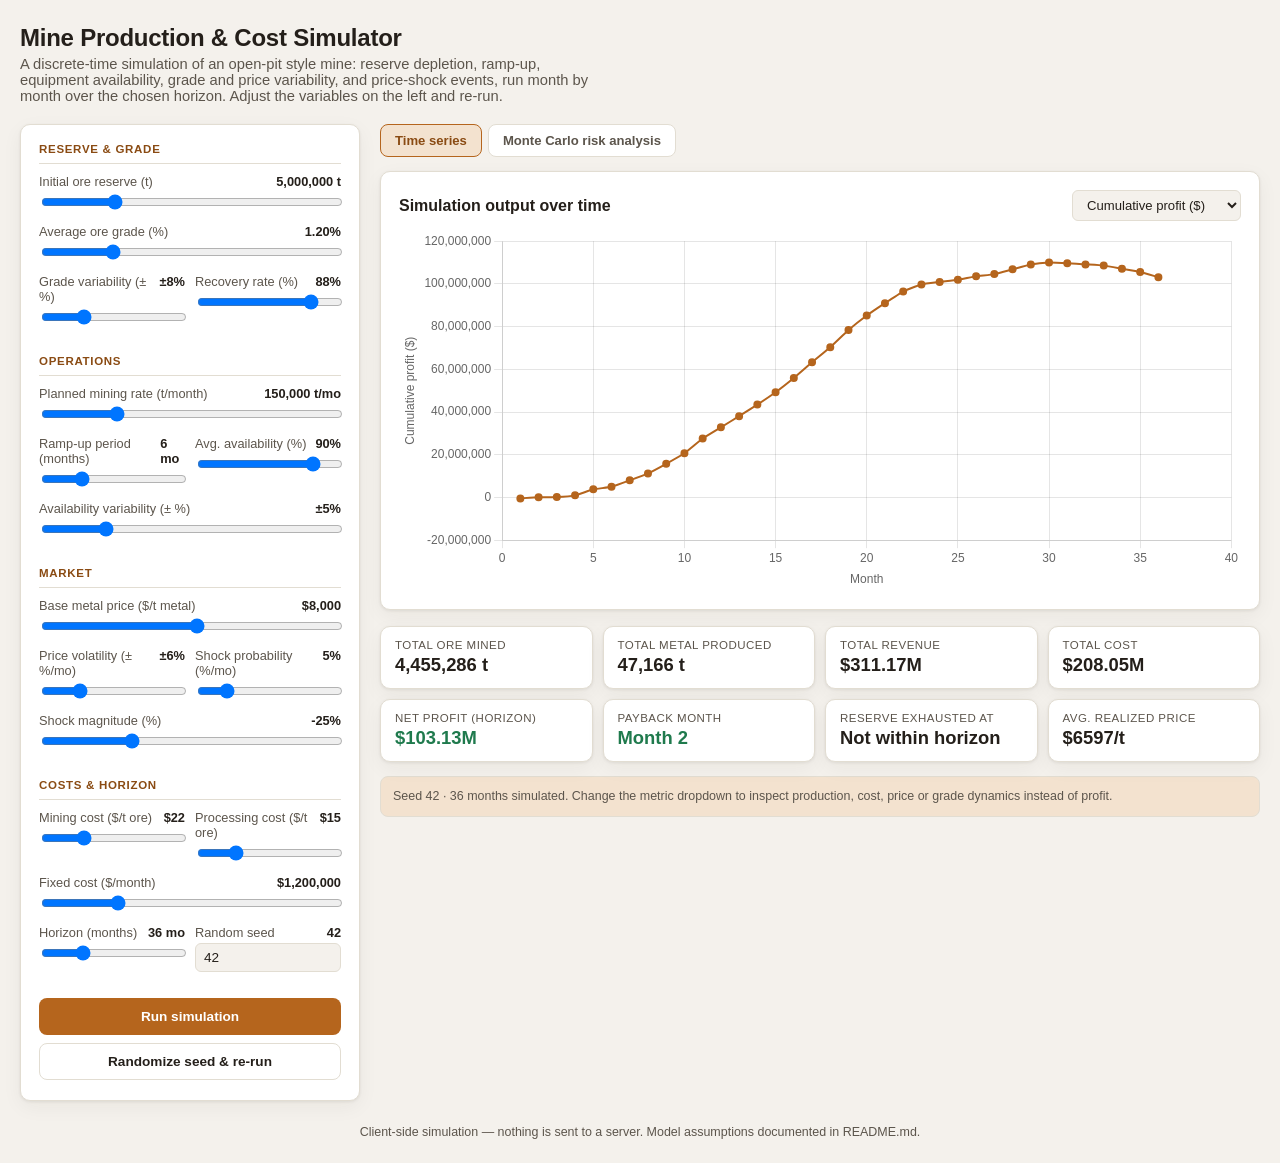
==== index.html @ 4f3debd5 "Add mine production & cost simulator with Monte Carlo risk view Single-page client-side app: month-b" ====
<!DOCTYPE html>
<html lang="en">
<head>
<meta charset="UTF-8">
<meta name="viewport" content="width=device-width, initial-scale=1.0">
<title>Mine Production &amp; Cost Simulator</title>
<script src="vendor/chart.umd.min.js"></script>
<style>
  :root{
    --bg:#f4f1ec;
    --panel:#ffffff;
    --ink:#241f1a;
    --ink-soft:#5c554c;
    --border:#e2ddd2;
    --accent:#b5651d;
    --accent-dark:#8a4b13;
    --accent-soft:#f3e2cf;
    --good:#1f7a4d;
    --bad:#b33a3a;
    --radius:10px;
    --shadow:0 1px 3px rgba(36,31,26,0.08), 0 6px 20px rgba(36,31,26,0.05);
  }
  @media (prefers-color-scheme: dark){
    :root{
      --bg:#171310;
      --panel:#211c17;
      --ink:#f1ebe2;
      --ink-soft:#b7ac9c;
      --border:#3a332a;
      --accent:#e08a3c;
      --accent-dark:#f0a460;
      --accent-soft:#3a2c1c;
      --good:#4fbd85;
      --bad:#e26868;
      --shadow:0 1px 3px rgba(0,0,0,0.35), 0 6px 20px rgba(0,0,0,0.25);
    }
  }
  *{box-sizing:border-box;}
  body{
    margin:0;
    background:var(--bg);
    color:var(--ink);
    font-family:'Segoe UI',Roboto,-apple-system,sans-serif;
    padding-block:24px;
  }
  .wrap{max-width:1280px;margin:0 auto;padding-inline:20px;}
  header{margin-bottom:20px;}
  header h1{font-size:1.5rem;margin:0 0 4px;letter-spacing:-0.01em;}
  header p{margin:0;color:var(--ink-soft);font-size:0.92rem;max-width:70ch;}
  .layout{display:grid;grid-template-columns:340px 1fr;gap:20px;align-items:start;}
  @media (max-width:900px){.layout{grid-template-columns:1fr;}}

  .panel{
    background:var(--panel);
    border:1px solid var(--border);
    border-radius:var(--radius);
    box-shadow:var(--shadow);
  }
  .form-panel{padding:18px 18px 20px;}
  fieldset{border:none;padding:0;margin:0 0 16px;}
  fieldset legend{
    font-size:0.72rem;
    font-weight:700;
    text-transform:uppercase;
    letter-spacing:0.06em;
    color:var(--accent-dark);
    padding:0 0 8px;
    width:100%;
    border-bottom:1px solid var(--border);
    margin-bottom:10px;
  }
  .field{margin-bottom:10px;}
  .field label{
    display:flex;justify-content:space-between;align-items:baseline;
    font-size:0.8rem;color:var(--ink-soft);margin-bottom:3px;
  }
  .field label span.val{color:var(--ink);font-weight:600;font-variant-numeric:tabular-nums;}
  .field input[type=number], .field input[type=range]{width:100%;}
  .field input[type=number]{
    padding:6px 8px;border:1px solid var(--border);border-radius:6px;
    background:var(--bg);color:var(--ink);font-size:0.85rem;
  }
  .row2{display:grid;grid-template-columns:1fr 1fr;gap:10px;}

  button{
    font-family:inherit;font-size:0.85rem;font-weight:600;
    border-radius:8px;border:1px solid transparent;cursor:pointer;
    padding:10px 14px;
  }
  .btn-primary{background:var(--accent);color:#fff;width:100%;}
  .btn-primary:hover{background:var(--accent-dark);}
  .btn-secondary{background:transparent;border-color:var(--border);color:var(--ink);width:100%;}
  .btn-secondary:hover{border-color:var(--accent);color:var(--accent-dark);}

  .tabs{display:flex;gap:6px;margin-bottom:14px;}
  .tab-btn{
    background:var(--panel);border:1px solid var(--border);color:var(--ink-soft);
    padding:8px 14px;border-radius:8px;font-size:0.82rem;font-weight:600;cursor:pointer;
  }
  .tab-btn.active{background:var(--accent-soft);border-color:var(--accent);color:var(--accent-dark);}
  .tab-panel{display:none;}
  .tab-panel.active{display:block;}

  .chart-panel{padding:18px;margin-bottom:16px;}
  .chart-head{display:flex;justify-content:space-between;align-items:center;gap:10px;margin-bottom:10px;flex-wrap:wrap;}
  .chart-head h2{font-size:1rem;margin:0;}
  select{
    padding:6px 10px;border:1px solid var(--border);border-radius:6px;
    background:var(--bg);color:var(--ink);font-size:0.82rem;
  }
  .chart-box{position:relative;height:360px;}

  .kpi-grid{display:grid;grid-template-columns:repeat(4,1fr);gap:10px;}
  @media (max-width:700px){.kpi-grid{grid-template-columns:repeat(2,1fr);}}
  .kpi{
    background:var(--panel);border:1px solid var(--border);border-radius:var(--radius);
    padding:12px 14px;box-shadow:var(--shadow);
  }
  .kpi .label{font-size:0.72rem;color:var(--ink-soft);text-transform:uppercase;letter-spacing:0.04em;}
  .kpi .value{font-size:1.15rem;font-weight:700;margin-top:3px;font-variant-numeric:tabular-nums;}
  .kpi .value.good{color:var(--good);}
  .kpi .value.bad{color:var(--bad);}

  .mc-controls{display:flex;gap:10px;align-items:flex-end;margin-bottom:14px;flex-wrap:wrap;}
  .mc-controls .field{margin:0;min-width:140px;}
  .mc-stats{display:grid;grid-template-columns:repeat(5,1fr);gap:10px;margin-top:14px;}
  @media (max-width:700px){.mc-stats{grid-template-columns:repeat(2,1fr);}}

  .note{
    font-size:0.78rem;color:var(--ink-soft);background:var(--accent-soft);
    border:1px solid var(--border);border-radius:8px;padding:10px 12px;margin-top:14px;line-height:1.5;
  }
  footer{margin-top:24px;color:var(--ink-soft);font-size:0.78rem;text-align:center;}
</style>
</head>
<body>
<div class="wrap">
  <header>
    <h1>Mine Production &amp; Cost Simulator</h1>
    <p>A discrete-time simulation of an open-pit style mine: reserve depletion, ramp-up, equipment availability,
      grade and price variability, and price-shock events, run month by month over the chosen horizon. Adjust the
      variables on the left and re-run.</p>
  </header>

  <div class="layout">
    <form id="form" class="panel form-panel">
      <fieldset>
        <legend>Reserve &amp; grade</legend>
        <div class="field">
          <label>Initial ore reserve (t) <span class="val" data-out="initialReserve"></span></label>
          <input type="range" id="initialReserve" min="500000" max="20000000" step="100000" value="5000000">
        </div>
        <div class="field">
          <label>Average ore grade (%) <span class="val" data-out="oreGrade"></span></label>
          <input type="range" id="oreGrade" min="0.1" max="5" step="0.05" value="1.2">
        </div>
        <div class="row2">
          <div class="field">
            <label>Grade variability (± %) <span class="val" data-out="gradeVariability"></span></label>
            <input type="range" id="gradeVariability" min="0" max="30" step="1" value="8">
          </div>
          <div class="field">
            <label>Recovery rate (%) <span class="val" data-out="recoveryRate"></span></label>
            <input type="range" id="recoveryRate" min="40" max="99" step="1" value="88">
          </div>
        </div>
      </fieldset>

      <fieldset>
        <legend>Operations</legend>
        <div class="field">
          <label>Planned mining rate (t/month) <span class="val" data-out="planRate"></span></label>
          <input type="range" id="planRate" min="10000" max="600000" step="5000" value="150000">
        </div>
        <div class="row2">
          <div class="field">
            <label>Ramp-up period (months) <span class="val" data-out="rampUp"></span></label>
            <input type="range" id="rampUp" min="0" max="24" step="1" value="6">
          </div>
          <div class="field">
            <label>Avg. availability (%) <span class="val" data-out="availability"></span></label>
            <input type="range" id="availability" min="40" max="100" step="1" value="90">
          </div>
        </div>
        <div class="field">
          <label>Availability variability (± %) <span class="val" data-out="availVariability"></span></label>
          <input type="range" id="availVariability" min="0" max="25" step="1" value="5">
        </div>
      </fieldset>

      <fieldset>
        <legend>Market</legend>
        <div class="field">
          <label>Base metal price ($/t metal) <span class="val" data-out="basePrice"></span></label>
          <input type="range" id="basePrice" min="500" max="15000" step="100" value="8000">
        </div>
        <div class="row2">
          <div class="field">
            <label>Price volatility (± %/mo) <span class="val" data-out="priceVolatility"></span></label>
            <input type="range" id="priceVolatility" min="0" max="25" step="1" value="6">
          </div>
          <div class="field">
            <label>Shock probability (%/mo) <span class="val" data-out="shockProb"></span></label>
            <input type="range" id="shockProb" min="0" max="30" step="1" value="5">
          </div>
        </div>
        <div class="field">
          <label>Shock magnitude (%) <span class="val" data-out="shockMag"></span></label>
          <input type="range" id="shockMag" min="-60" max="60" step="5" value="-25">
        </div>
      </fieldset>

      <fieldset>
        <legend>Costs &amp; horizon</legend>
        <div class="row2">
          <div class="field">
            <label>Mining cost ($/t ore) <span class="val" data-out="miningCost"></span></label>
            <input type="range" id="miningCost" min="1" max="80" step="1" value="22">
          </div>
          <div class="field">
            <label>Processing cost ($/t ore) <span class="val" data-out="processCost"></span></label>
            <input type="range" id="processCost" min="1" max="60" step="1" value="15">
          </div>
        </div>
        <div class="field">
          <label>Fixed cost ($/month) <span class="val" data-out="fixedCost"></span></label>
          <input type="range" id="fixedCost" min="0" max="5000000" step="50000" value="1200000">
        </div>
        <div class="row2">
          <div class="field">
            <label>Horizon (months) <span class="val" data-out="horizon"></span></label>
            <input type="range" id="horizon" min="6" max="120" step="1" value="36">
          </div>
          <div class="field">
            <label>Random seed <span class="val" data-out="seed"></span></label>
            <input type="number" id="seed" min="1" max="999999" value="42">
          </div>
        </div>
      </fieldset>

      <button type="submit" class="btn-primary">Run simulation</button>
      <div style="height:8px"></div>
      <button type="button" id="randomizeSeed" class="btn-secondary">Randomize seed &amp; re-run</button>
    </form>

    <div>
      <div class="tabs">
        <button type="button" class="tab-btn active" data-tab="timeseries">Time series</button>
        <button type="button" class="tab-btn" data-tab="montecarlo">Monte Carlo risk analysis</button>
      </div>

      <div id="tab-timeseries" class="tab-panel active">
        <div class="panel chart-panel">
          <div class="chart-head">
            <h2>Simulation output over time</h2>
            <select id="metricSelect">
              <option value="cumProfit" selected>Cumulative profit ($)</option>
              <option value="profit">Monthly profit ($)</option>
              <option value="revenue">Monthly revenue ($)</option>
              <option value="cost">Monthly cost ($)</option>
              <option value="oreMined">Ore mined (t)</option>
              <option value="metalProduced">Metal produced (t)</option>
              <option value="grade">Effective grade (%)</option>
              <option value="price">Metal price ($/t)</option>
              <option value="reserve">Remaining reserve (t)</option>
            </select>
          </div>
          <div class="chart-box"><canvas id="tsChart"></canvas></div>
        </div>
        <div class="kpi-grid" id="kpiGrid"></div>
        <div class="note" id="tsNote"></div>
      </div>

      <div id="tab-montecarlo" class="tab-panel">
        <div class="panel chart-panel">
          <div class="mc-controls">
            <div class="field">
              <label>Trials <span class="val" data-out="mcTrials"></span></label>
              <input type="range" id="mcTrials" min="20" max="500" step="10" value="150">
            </div>
            <button type="button" id="runMC" class="btn-primary" style="width:auto;">Run Monte Carlo</button>
          </div>
          <div class="chart-head">
            <h2>Each dot = one simulated mine life (random grade, availability, price path &amp; shocks)</h2>
          </div>
          <div class="chart-box"><canvas id="mcChart"></canvas></div>
          <div class="mc-stats" id="mcStats"></div>
        </div>
        <div class="note">
          X-axis: total metal produced over the horizon. Y-axis: final cumulative profit. Each trial re-draws grade,
          availability and price-path noise from the same distributions used in the time-series tab, so the spread of
          dots shows how sensitive the project's profitability is to operational and market uncertainty &mdash; the
          same idea as scenario/sensitivity analysis, just visualized as a scatter instead of a table.
        </div>
      </div>
    </div>
  </div>

  <footer>Client-side simulation &mdash; nothing is sent to a server. Model assumptions documented in README.md.</footer>
</div>

<script>
// ---------- seeded RNG (mulberry32) + Box-Muller normal noise ----------
function mulberry32(seed){
  let a = seed >>> 0;
  return function(){
    a |= 0; a = (a + 0x6D2B79F5) | 0;
    let t = Math.imul(a ^ (a >>> 15), 1 | a);
    t = (t + Math.imul(t ^ (t >>> 7), 61 | t)) ^ t;
    return ((t ^ (t >>> 14)) >>> 0) / 4294967296;
  };
}
function normal(rng, stdDev){
  let u = 0, v = 0;
  while(u === 0) u = rng();
  while(v === 0) v = rng();
  return stdDev * Math.sqrt(-2 * Math.log(u)) * Math.cos(2 * Math.PI * v);
}
function clamp(x, lo, hi){ return Math.max(lo, Math.min(hi, x)); }

// ---------- read inputs ----------
function readInputs(){
  const g = id => parseFloat(document.getElementById(id).value);
  return {
    initialReserve: g('initialReserve'),
    oreGrade: g('oreGrade'),
    gradeVariability: g('gradeVariability'),
    recoveryRate: g('recoveryRate'),
    planRate: g('planRate'),
    rampUp: g('rampUp'),
    availability: g('availability'),
    availVariability: g('availVariability'),
    basePrice: g('basePrice'),
    priceVolatility: g('priceVolatility'),
    shockProb: g('shockProb'),
    shockMag: g('shockMag'),
    miningCost: g('miningCost'),
    processCost: g('processCost'),
    fixedCost: g('fixedCost'),
    horizon: Math.round(g('horizon')),
    seed: Math.round(g('seed'))
  };
}

// ---------- core simulation: returns array of monthly records ----------
function simulate(p, seedOverride){
  const rng = mulberry32(seedOverride !== undefined ? seedOverride : p.seed);
  let reserve = p.initialReserve;
  let priceState = p.basePrice;
  let cumProfit = 0;
  const months = [];

  for(let m = 1; m <= p.horizon; m++){
    const rampFactor = p.rampUp > 0 ? clamp(m / p.rampUp, 0, 1) : 1;

    const availNoise = normal(rng, p.availVariability / 100);
    const effAvailability = clamp(p.availability / 100 + availNoise, 0, 1);

    const plannedThisMonth = p.planRate * rampFactor * effAvailability;
    const oreMined = Math.max(0, Math.min(reserve, plannedThisMonth));
    reserve -= oreMined;

    const gradeNoise = normal(rng, p.gradeVariability / 100);
    const effGrade = Math.max(0, (p.oreGrade / 100) * (1 + gradeNoise));
    const metalProduced = oreMined * effGrade * (p.recoveryRate / 100);

    priceState *= (1 + normal(rng, p.priceVolatility / 100));
    if(rng() < p.shockProb / 100){
      priceState *= (1 + p.shockMag / 100);
    }
    priceState = Math.max(0, priceState);

    const revenue = metalProduced * priceState;
    const cost = oreMined * p.miningCost + oreMined * p.processCost + p.fixedCost;
    const profit = revenue - cost;
    cumProfit += profit;

    months.push({
      month: m, reserve, oreMined, grade: effGrade * 100, metalProduced,
      price: priceState, revenue, cost, profit, cumProfit
    });
  }
  return months;
}

// ---------- formatting ----------
const fmt = n => Math.abs(n) >= 1e6 ? (n/1e6).toFixed(2)+'M'
  : Math.abs(n) >= 1e3 ? (n/1e3).toFixed(1)+'k'
  : n.toFixed(1);
const fmtMoney = n => (n < 0 ? '-$' : '$') + fmt(Math.abs(n));
const fmtInt = n => Math.round(n).toLocaleString();

// ---------- slider label sync ----------
const sliderMeta = {
  initialReserve: v => fmtInt(v) + ' t',
  oreGrade: v => v.toFixed(2) + '%',
  gradeVariability: v => '±' + v + '%',
  recoveryRate: v => v + '%',
  planRate: v => fmtInt(v) + ' t/mo',
  rampUp: v => v + ' mo',
  availability: v => v + '%',
  availVariability: v => '±' + v + '%',
  basePrice: v => '$' + fmtInt(v),
  priceVolatility: v => '±' + v + '%',
  shockProb: v => v + '%',
  shockMag: v => (v > 0 ? '+' : '') + v + '%',
  miningCost: v => '$' + v,
  processCost: v => '$' + v,
  fixedCost: v => '$' + fmtInt(v),
  horizon: v => v + ' mo',
  seed: v => v,
  mcTrials: v => v
};
function syncLabels(){
  Object.keys(sliderMeta).forEach(id => {
    const el = document.getElementById(id);
    const out = document.querySelector('[data-out="'+id+'"]');
    if(el && out) out.textContent = sliderMeta[id](parseFloat(el.value));
  });
}
document.querySelectorAll('input[type=range], #seed').forEach(el => {
  el.addEventListener('input', syncLabels);
});
syncLabels();

// ---------- tabs ----------
document.querySelectorAll('.tab-btn').forEach(btn => {
  btn.addEventListener('click', () => {
    document.querySelectorAll('.tab-btn').forEach(b => b.classList.remove('active'));
    document.querySelectorAll('.tab-panel').forEach(p => p.classList.remove('active'));
    btn.classList.add('active');
    document.getElementById('tab-' + btn.dataset.tab).classList.add('active');
  });
});

// ---------- time series chart ----------
const metricMeta = {
  cumProfit: { label: 'Cumulative profit ($)', key: 'cumProfit', money: true },
  profit: { label: 'Monthly profit ($)', key: 'profit', money: true },
  revenue: { label: 'Monthly revenue ($)', key: 'revenue', money: true },
  cost: { label: 'Monthly cost ($)', key: 'cost', money: true },
  oreMined: { label: 'Ore mined (t)', key: 'oreMined', money: false },
  metalProduced: { label: 'Metal produced (t)', key: 'metalProduced', money: false },
  grade: { label: 'Effective grade (%)', key: 'grade', money: false },
  price: { label: 'Metal price ($/t)', key: 'price', money: true },
  reserve: { label: 'Remaining reserve (t)', key: 'reserve', money: false }
};

let tsChart, mcChart, lastRun = [];

function renderTimeSeries(){
  const metric = metricMeta[document.getElementById('metricSelect').value];
  const data = lastRun.map(r => ({ x: r.month, y: r[metric.key] }));
  const ctx = document.getElementById('tsChart');

  if(tsChart) tsChart.destroy();
  tsChart = new Chart(ctx, {
    type: 'line',
    data: {
      datasets: [{
        label: metric.label,
        data,
        borderColor: '#b5651d',
        backgroundColor: '#b5651d',
        pointRadius: 3,
        pointHoverRadius: 5,
        borderWidth: 2,
        tension: 0.15
      }]
    },
    options: {
      responsive: true,
      maintainAspectRatio: false,
      scales: {
        x: { type: 'linear', title: { display: true, text: 'Month' }, ticks: { precision: 0 } },
        y: { title: { display: true, text: metric.label } }
      },
      plugins: {
        legend: { display: false },
        tooltip: {
          callbacks: {
            label: c => metric.money ? fmtMoney(c.parsed.y) : fmtInt(c.parsed.y)
          }
        }
      }
    }
  });
}

function renderKPIs(){
  const last = lastRun[lastRun.length - 1];
  const totalOre = lastRun.reduce((s,r) => s + r.oreMined, 0);
  const totalMetal = lastRun.reduce((s,r) => s + r.metalProduced, 0);
  const totalRevenue = lastRun.reduce((s,r) => s + r.revenue, 0);
  const totalCost = lastRun.reduce((s,r) => s + r.cost, 0);
  const netProfit = last.cumProfit;
  const paybackMonth = lastRun.find(r => r.cumProfit > 0);
  const depletedAt = lastRun.find(r => r.reserve <= 0);
  const avgPrice = totalMetal > 0 ? totalRevenue / totalMetal : 0;

  const kpis = [
    ['Total ore mined', fmtInt(totalOre) + ' t', null],
    ['Total metal produced', fmtInt(totalMetal) + ' t', null],
    ['Total revenue', fmtMoney(totalRevenue), null],
    ['Total cost', fmtMoney(totalCost), null],
    ['Net profit (horizon)', fmtMoney(netProfit), netProfit >= 0 ? 'good' : 'bad'],
    ['Payback month', paybackMonth ? 'Month ' + paybackMonth.month : 'Not reached', paybackMonth ? 'good' : 'bad'],
    ['Reserve exhausted at', depletedAt ? 'Month ' + depletedAt.month : 'Not within horizon', null],
    ['Avg. realized price', '$' + avgPrice.toFixed(0) + '/t', null]
  ];
  document.getElementById('kpiGrid').innerHTML = kpis.map(([label, value, cls]) =>
    `<div class="kpi"><div class="label">${label}</div><div class="value ${cls || ''}">${value}</div></div>`
  ).join('');

  document.getElementById('tsNote').textContent =
    `Seed ${document.getElementById('seed').value} · ${lastRun.length} months simulated. ` +
    `Change the metric dropdown to inspect production, cost, price or grade dynamics instead of profit.`;
}

function runSimulation(){
  const p = readInputs();
  lastRun = simulate(p);
  renderTimeSeries();
  renderKPIs();
}

document.getElementById('form').addEventListener('submit', e => {
  e.preventDefault();
  runSimulation();
});
document.getElementById('metricSelect').addEventListener('change', renderTimeSeries);
document.getElementById('randomizeSeed').addEventListener('click', () => {
  document.getElementById('seed').value = Math.floor(Math.random() * 999999) + 1;
  syncLabels();
  runSimulation();
});

// ---------- monte carlo ----------
function runMonteCarlo(){
  const p = readInputs();
  const trials = Math.round(parseFloat(document.getElementById('mcTrials').value));
  const points = [];
  const profits = [];

  for(let i = 0; i < trials; i++){
    const run = simulate(p, p.seed + i * 7919 + 1);
    const last = run[run.length - 1];
    const totalMetal = run.reduce((s,r) => s + r.metalProduced, 0);
    points.push({ x: totalMetal, y: last.cumProfit });
    profits.push(last.cumProfit);
  }

  const ctx = document.getElementById('mcChart');
  if(mcChart) mcChart.destroy();
  mcChart = new Chart(ctx, {
    type: 'scatter',
    data: {
      datasets: [{
        label: 'Simulated trial',
        data: points,
        backgroundColor: points.map(pt => pt.y >= 0 ? 'rgba(31,122,77,0.65)' : 'rgba(179,58,58,0.65)'),
        pointRadius: 4,
        pointHoverRadius: 6
      }]
    },
    options: {
      responsive: true,
      maintainAspectRatio: false,
      scales: {
        x: { title: { display: true, text: 'Total metal produced (t)' } },
        y: { title: { display: true, text: 'Final cumulative profit ($)' } }
      },
      plugins: {
        legend: { display: false },
        tooltip: {
          callbacks: {
            label: c => `Metal: ${fmtInt(c.parsed.x)} t · Profit: ${fmtMoney(c.parsed.y)}`
          }
        }
      }
    }
  });

  profits.sort((a,b) => a-b);
  const mean = profits.reduce((s,v) => s+v, 0) / profits.length;
  const variance = profits.reduce((s,v) => s + (v-mean)**2, 0) / profits.length;
  const stdDev = Math.sqrt(variance);
  const pct = q => profits[clamp(Math.floor(q * profits.length), 0, profits.length-1)];
  const profitableShare = profits.filter(v => v >= 0).length / profits.length * 100;

  const stats = [
    ['Mean profit', fmtMoney(mean)],
    ['Std. deviation', fmtMoney(stdDev)],
    ['P10 (downside)', fmtMoney(pct(0.10))],
    ['Median (P50)', fmtMoney(pct(0.50))],
    ['P90 (upside)', fmtMoney(pct(0.90))]
  ];
  document.getElementById('mcStats').innerHTML = stats.map(([label, value]) =>
    `<div class="kpi"><div class="label">${label}</div><div class="value">${value}</div></div>`
  ).join('') + `<div class="kpi" style="grid-column:1/-1;"><div class="label">Trials profitable</div>` +
    `<div class="value ${profitableShare >= 50 ? 'good' : 'bad'}">${profitableShare.toFixed(0)}% of ${trials}</div></div>`;
}
document.getElementById('runMC').addEventListener('click', runMonteCarlo);

// ---------- initial run ----------
runSimulation();
</script>
</body>
</html>
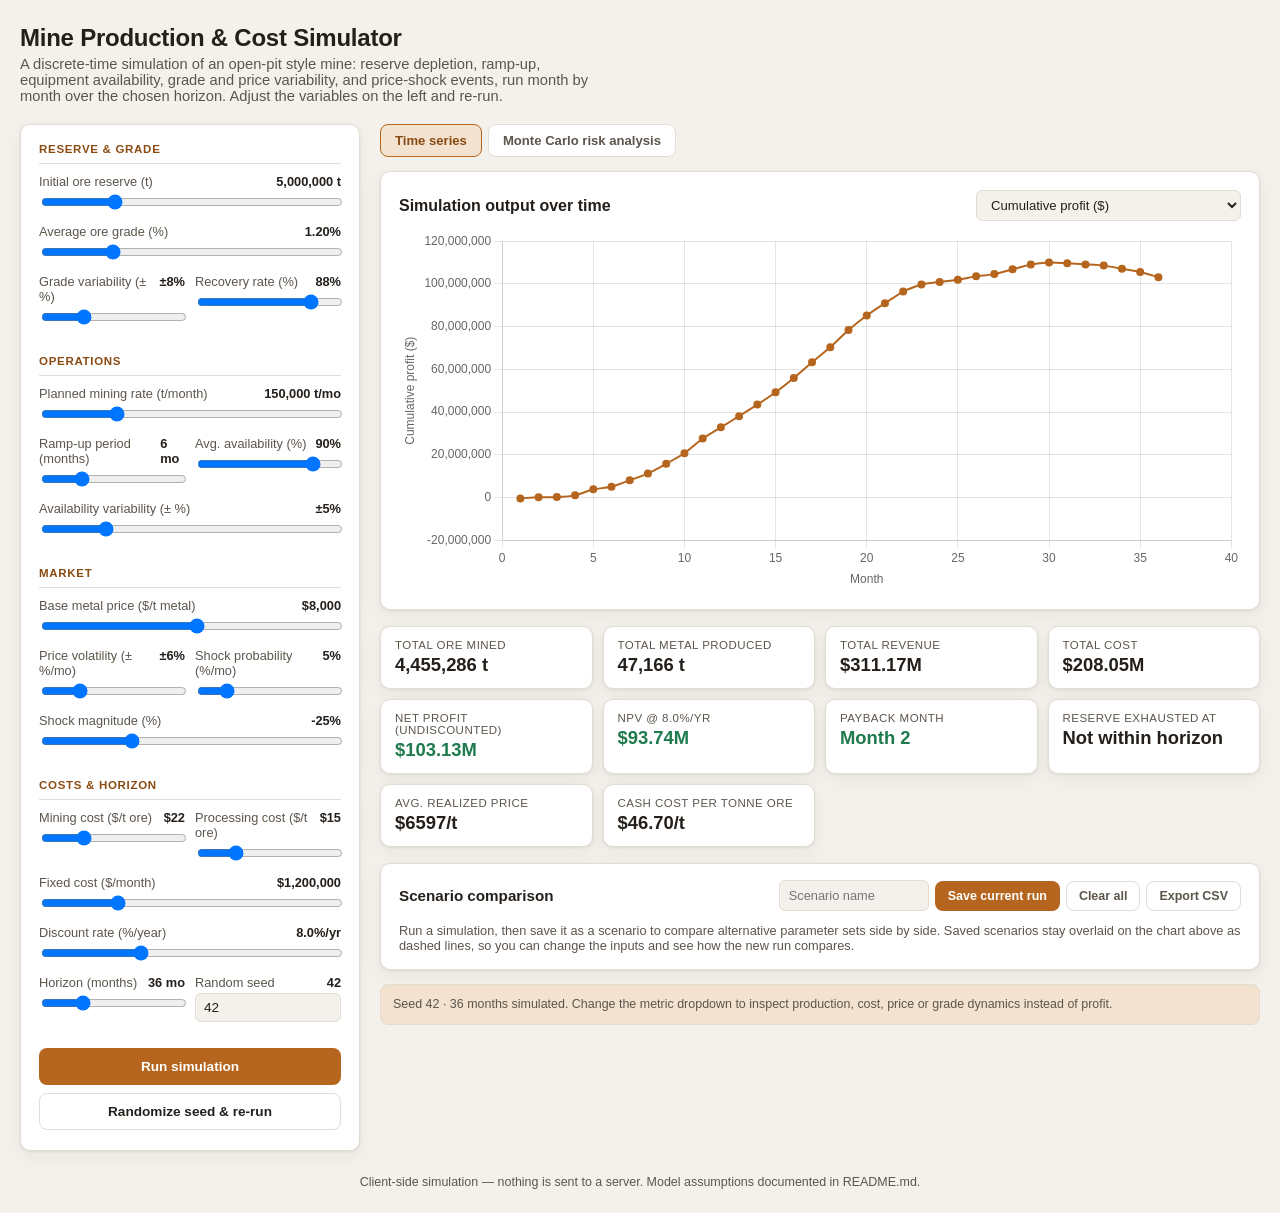
==== commit 137fcc22: "Add NPV discounting, scenario comparison, and CSV export Discount rate input drives a per-month disc" ====
--- a/index.html
+++ b/index.html
@@ -4,6 +4,7 @@
 <meta charset="UTF-8">
 <meta name="viewport" content="width=device-width, initial-scale=1.0">
 <title>Mine Production &amp; Cost Simulator</title>
+<link rel="icon" href="data:image/svg+xml,<svg xmlns='http://www.w3.org/2000/svg' viewBox='0 0 16 16'><text y='14' font-size='14'>&#9935;</text></svg>">
 <script src="vendor/chart.umd.min.js"></script>
 <style>
   :root{
@@ -110,7 +111,7 @@
   }
   .chart-box{position:relative;height:360px;}
 
-  .kpi-grid{display:grid;grid-template-columns:repeat(4,1fr);gap:10px;}
+  .kpi-grid{display:grid;grid-template-columns:repeat(auto-fit,minmax(170px,1fr));gap:10px;}
   @media (max-width:700px){.kpi-grid{grid-template-columns:repeat(2,1fr);}}
   .kpi{
     background:var(--panel);border:1px solid var(--border);border-radius:var(--radius);
@@ -126,6 +127,33 @@
   .mc-stats{display:grid;grid-template-columns:repeat(5,1fr);gap:10px;margin-top:14px;}
   @media (max-width:700px){.mc-stats{grid-template-columns:repeat(2,1fr);}}
 
+  .scenario-panel{padding:16px 18px;margin-top:16px;}
+  .scenario-head{display:flex;justify-content:space-between;align-items:center;gap:10px;flex-wrap:wrap;margin-bottom:12px;}
+  .scenario-head h3{font-size:0.95rem;margin:0;}
+  .scenario-actions{display:flex;gap:6px;flex-wrap:wrap;align-items:center;}
+  .scenario-actions input[type=text]{
+    padding:7px 9px;border:1px solid var(--border);border-radius:6px;
+    background:var(--bg);color:var(--ink);font-size:0.8rem;width:150px;
+  }
+  .btn-small{background:var(--accent);color:#fff;padding:7px 12px;font-size:0.78rem;}
+  .btn-small:hover{background:var(--accent-dark);}
+  .btn-small.ghost{background:transparent;border-color:var(--border);color:var(--ink-soft);}
+  .btn-small.ghost:hover{border-color:var(--accent);color:var(--accent-dark);}
+  .table-scroll{overflow-x:auto;}
+  table.cmp{width:100%;border-collapse:collapse;font-size:0.8rem;}
+  table.cmp th, table.cmp td{
+    text-align:right;padding:7px 9px;border-bottom:1px solid var(--border);
+    white-space:nowrap;font-variant-numeric:tabular-nums;
+  }
+  table.cmp th:first-child, table.cmp td:first-child{text-align:left;}
+  table.cmp th{color:var(--ink-soft);font-size:0.72rem;text-transform:uppercase;letter-spacing:0.04em;font-weight:700;}
+  table.cmp tr.current td{font-weight:600;}
+  .swatch{display:inline-block;width:9px;height:9px;border-radius:50%;margin-right:6px;vertical-align:middle;}
+  .row-remove{
+    background:transparent;border:none;color:var(--bad);cursor:pointer;
+    font-size:0.75rem;padding:2px 4px;font-weight:600;
+  }
+  .empty-hint{color:var(--ink-soft);font-size:0.8rem;margin:0;}
   .note{
     font-size:0.78rem;color:var(--ink-soft);background:var(--accent-soft);
     border:1px solid var(--border);border-radius:8px;padding:10px 12px;margin-top:14px;line-height:1.5;
@@ -226,6 +254,10 @@
           <label>Fixed cost ($/month) <span class="val" data-out="fixedCost"></span></label>
           <input type="range" id="fixedCost" min="0" max="5000000" step="50000" value="1200000">
         </div>
+        <div class="field">
+          <label>Discount rate (%/year) <span class="val" data-out="discountRate"></span></label>
+          <input type="range" id="discountRate" min="0" max="25" step="0.5" value="8">
+        </div>
         <div class="row2">
           <div class="field">
             <label>Horizon (months) <span class="val" data-out="horizon"></span></label>
@@ -255,6 +287,7 @@
             <h2>Simulation output over time</h2>
             <select id="metricSelect">
               <option value="cumProfit" selected>Cumulative profit ($)</option>
+              <option value="cumDiscProfit">Cumulative discounted profit / NPV ($)</option>
               <option value="profit">Monthly profit ($)</option>
               <option value="revenue">Monthly revenue ($)</option>
               <option value="cost">Monthly cost ($)</option>
@@ -268,6 +301,20 @@
           <div class="chart-box"><canvas id="tsChart"></canvas></div>
         </div>
         <div class="kpi-grid" id="kpiGrid"></div>
+
+        <div class="panel scenario-panel">
+          <div class="scenario-head">
+            <h3>Scenario comparison</h3>
+            <div class="scenario-actions">
+              <input type="text" id="scenarioName" placeholder="Scenario name">
+              <button type="button" id="saveScenario" class="btn-small">Save current run</button>
+              <button type="button" id="clearScenarios" class="btn-small ghost">Clear all</button>
+              <button type="button" id="exportCsv" class="btn-small ghost">Export CSV</button>
+            </div>
+          </div>
+          <div id="scenarioTableWrap"></div>
+        </div>
+
         <div class="note" id="tsNote"></div>
       </div>
 
@@ -337,6 +384,7 @@
     miningCost: g('miningCost'),
     processCost: g('processCost'),
     fixedCost: g('fixedCost'),
+    discountRate: g('discountRate'),
     horizon: Math.round(g('horizon')),
     seed: Math.round(g('seed'))
   };
@@ -348,6 +396,8 @@
   let reserve = p.initialReserve;
   let priceState = p.basePrice;
   let cumProfit = 0;
+  let cumDiscProfit = 0;
+  const monthlyDiscount = Math.pow(1 + p.discountRate / 100, 1 / 12) - 1;
   const months = [];
 
   for(let m = 1; m <= p.horizon; m++){
@@ -374,10 +424,13 @@
     const cost = oreMined * p.miningCost + oreMined * p.processCost + p.fixedCost;
     const profit = revenue - cost;
     cumProfit += profit;
+    const discountedProfit = profit / Math.pow(1 + monthlyDiscount, m);
+    cumDiscProfit += discountedProfit;
 
     months.push({
       month: m, reserve, oreMined, grade: effGrade * 100, metalProduced,
-      price: priceState, revenue, cost, profit, cumProfit
+      price: priceState, revenue, cost, profit, cumProfit,
+      discountedProfit, cumDiscProfit
     });
   }
   return months;
@@ -407,6 +460,7 @@
   miningCost: v => '$' + v,
   processCost: v => '$' + v,
   fixedCost: v => '$' + fmtInt(v),
+  discountRate: v => v.toFixed(1) + '%/yr',
   horizon: v => v + ' mo',
   seed: v => v,
   mcTrials: v => v
@@ -436,6 +490,7 @@
 // ---------- time series chart ----------
 const metricMeta = {
   cumProfit: { label: 'Cumulative profit ($)', key: 'cumProfit', money: true },
+  cumDiscProfit: { label: 'Cumulative discounted profit / NPV ($)', key: 'cumDiscProfit', money: true },
   profit: { label: 'Monthly profit ($)', key: 'profit', money: true },
   revenue: { label: 'Monthly revenue ($)', key: 'revenue', money: true },
   cost: { label: 'Monthly cost ($)', key: 'cost', money: true },
@@ -446,40 +501,87 @@
   reserve: { label: 'Remaining reserve (t)', key: 'reserve', money: false }
 };
 
-let tsChart, mcChart, lastRun = [];
+const SCENARIO_COLORS = ['#1f7a4d','#2b6cb0','#7c3aed','#0d9488','#b33a3a','#a16207'];
+const CURRENT_COLOR = '#b5651d';
+let tsChart, mcChart, lastRun = [], scenarios = [];
+
+function escapeHtml(s){
+  return String(s).replace(/[&<>"']/g, ch =>
+    ({'&':'&amp;','<':'&lt;','>':'&gt;','"':'&quot;',"'":'&#39;'})[ch]);
+}
+
+function summarize(run){
+  const last = run[run.length - 1];
+  const totalOre = run.reduce((s,r) => s + r.oreMined, 0);
+  const totalMetal = run.reduce((s,r) => s + r.metalProduced, 0);
+  const totalRevenue = run.reduce((s,r) => s + r.revenue, 0);
+  const totalCost = run.reduce((s,r) => s + r.cost, 0);
+  // Payback = first month after which cumulative profit stays positive for the rest of the run,
+  // so a project that breaks even then falls back into loss is not reported as paid back.
+  let lastNegative = -1;
+  for(let i = run.length - 1; i >= 0; i--){
+    if(run[i].cumProfit <= 0){ lastNegative = i; break; }
+  }
+  const payback = lastNegative === run.length - 1 ? null : run[lastNegative + 1];
+  const depleted = run.find(r => r.reserve <= 0);
+  return {
+    totalOre, totalMetal, totalRevenue, totalCost,
+    netProfit: last.cumProfit,
+    npv: last.cumDiscProfit,
+    paybackMonth: payback ? payback.month : null,
+    depletedMonth: depleted ? depleted.month : null,
+    months: run.length,
+    avgPrice: totalMetal > 0 ? totalRevenue / totalMetal : 0,
+    cashCost: totalOre > 0 ? totalCost / totalOre : 0
+  };
+}
 
 function renderTimeSeries(){
   const metric = metricMeta[document.getElementById('metricSelect').value];
-  const data = lastRun.map(r => ({ x: r.month, y: r[metric.key] }));
   const ctx = document.getElementById('tsChart');
+
+  const datasets = [{
+    label: 'Current run',
+    data: lastRun.map(r => ({ x: r.month, y: r[metric.key] })),
+    borderColor: CURRENT_COLOR,
+    backgroundColor: CURRENT_COLOR,
+    pointRadius: 3,
+    pointHoverRadius: 5,
+    borderWidth: 2,
+    tension: 0.15
+  }];
+  scenarios.forEach((s, i) => {
+    const color = SCENARIO_COLORS[i % SCENARIO_COLORS.length];
+    datasets.push({
+      label: s.name,
+      data: s.run.map(r => ({ x: r.month, y: r[metric.key] })),
+      borderColor: color,
+      backgroundColor: color,
+      pointRadius: 2.5,
+      pointHoverRadius: 5,
+      borderWidth: 1.5,
+      borderDash: [5, 3],
+      tension: 0.15
+    });
+  });
 
   if(tsChart) tsChart.destroy();
   tsChart = new Chart(ctx, {
     type: 'line',
-    data: {
-      datasets: [{
-        label: metric.label,
-        data,
-        borderColor: '#b5651d',
-        backgroundColor: '#b5651d',
-        pointRadius: 3,
-        pointHoverRadius: 5,
-        borderWidth: 2,
-        tension: 0.15
-      }]
-    },
+    data: { datasets },
     options: {
       responsive: true,
       maintainAspectRatio: false,
+      interaction: { mode: 'nearest', intersect: false },
       scales: {
         x: { type: 'linear', title: { display: true, text: 'Month' }, ticks: { precision: 0 } },
         y: { title: { display: true, text: metric.label } }
       },
       plugins: {
-        legend: { display: false },
+        legend: { display: scenarios.length > 0, position: 'bottom', labels: { boxWidth: 12, font: { size: 11 } } },
         tooltip: {
           callbacks: {
-            label: c => metric.money ? fmtMoney(c.parsed.y) : fmtInt(c.parsed.y)
+            label: c => c.dataset.label + ': ' + (metric.money ? fmtMoney(c.parsed.y) : fmtInt(c.parsed.y))
           }
         }
       }
@@ -487,26 +589,59 @@
   });
 }
 
+function renderScenarioTable(){
+  const wrap = document.getElementById('scenarioTableWrap');
+  if(scenarios.length === 0){
+    wrap.innerHTML = '<p class="empty-hint">Run a simulation, then save it as a scenario to compare ' +
+      'alternative parameter sets side by side. Saved scenarios stay overlaid on the chart above as ' +
+      'dashed lines, so you can change the inputs and see how the new run compares.</p>';
+    return;
+  }
+  const rows = [{ name: 'Current run', color: CURRENT_COLOR, sum: summarize(lastRun), current: true }]
+    .concat(scenarios.map((s, i) => ({
+      name: s.name, color: SCENARIO_COLORS[i % SCENARIO_COLORS.length], sum: summarize(s.run), index: i
+    })));
+
+  wrap.innerHTML = '<div class="table-scroll"><table class="cmp"><thead><tr>' +
+    '<th>Scenario</th><th>Net profit</th><th>NPV</th><th>Metal (t)</th><th>Ore (t)</th>' +
+    '<th>Cash cost ($/t)</th><th>Payback</th><th></th></tr></thead><tbody>' +
+    rows.map(r =>
+      '<tr class="' + (r.current ? 'current' : '') + '">' +
+      '<td><span class="swatch" style="background:' + r.color + '"></span>' + escapeHtml(r.name) + '</td>' +
+      '<td>' + fmtMoney(r.sum.netProfit) + '</td>' +
+      '<td>' + fmtMoney(r.sum.npv) + '</td>' +
+      '<td>' + fmtInt(r.sum.totalMetal) + '</td>' +
+      '<td>' + fmtInt(r.sum.totalOre) + '</td>' +
+      '<td>$' + r.sum.cashCost.toFixed(2) + '</td>' +
+      '<td>' + (r.sum.paybackMonth ? 'Month ' + r.sum.paybackMonth : '—') + '</td>' +
+      '<td>' + (r.current ? '' : '<button type="button" class="row-remove" data-remove="' + r.index + '">Remove</button>') + '</td>' +
+      '</tr>'
+    ).join('') + '</tbody></table></div>';
+
+  wrap.querySelectorAll('[data-remove]').forEach(btn => {
+    btn.addEventListener('click', () => {
+      scenarios.splice(parseInt(btn.dataset.remove, 10), 1);
+      renderTimeSeries();
+      renderScenarioTable();
+    });
+  });
+}
+
 function renderKPIs(){
-  const last = lastRun[lastRun.length - 1];
-  const totalOre = lastRun.reduce((s,r) => s + r.oreMined, 0);
-  const totalMetal = lastRun.reduce((s,r) => s + r.metalProduced, 0);
-  const totalRevenue = lastRun.reduce((s,r) => s + r.revenue, 0);
-  const totalCost = lastRun.reduce((s,r) => s + r.cost, 0);
-  const netProfit = last.cumProfit;
-  const paybackMonth = lastRun.find(r => r.cumProfit > 0);
-  const depletedAt = lastRun.find(r => r.reserve <= 0);
-  const avgPrice = totalMetal > 0 ? totalRevenue / totalMetal : 0;
+  const s = summarize(lastRun);
+  const discountRate = readInputs().discountRate;
 
   const kpis = [
-    ['Total ore mined', fmtInt(totalOre) + ' t', null],
-    ['Total metal produced', fmtInt(totalMetal) + ' t', null],
-    ['Total revenue', fmtMoney(totalRevenue), null],
-    ['Total cost', fmtMoney(totalCost), null],
-    ['Net profit (horizon)', fmtMoney(netProfit), netProfit >= 0 ? 'good' : 'bad'],
-    ['Payback month', paybackMonth ? 'Month ' + paybackMonth.month : 'Not reached', paybackMonth ? 'good' : 'bad'],
-    ['Reserve exhausted at', depletedAt ? 'Month ' + depletedAt.month : 'Not within horizon', null],
-    ['Avg. realized price', '$' + avgPrice.toFixed(0) + '/t', null]
+    ['Total ore mined', fmtInt(s.totalOre) + ' t', null],
+    ['Total metal produced', fmtInt(s.totalMetal) + ' t', null],
+    ['Total revenue', fmtMoney(s.totalRevenue), null],
+    ['Total cost', fmtMoney(s.totalCost), null],
+    ['Net profit (undiscounted)', fmtMoney(s.netProfit), s.netProfit >= 0 ? 'good' : 'bad'],
+    ['NPV @ ' + discountRate.toFixed(1) + '%/yr', fmtMoney(s.npv), s.npv >= 0 ? 'good' : 'bad'],
+    ['Payback month', s.paybackMonth ? 'Month ' + s.paybackMonth : 'Not reached', s.paybackMonth ? 'good' : 'bad'],
+    ['Reserve exhausted at', s.depletedMonth ? 'Month ' + s.depletedMonth : 'Not within horizon', null],
+    ['Avg. realized price', '$' + s.avgPrice.toFixed(0) + '/t', null],
+    ['Cash cost per tonne ore', '$' + s.cashCost.toFixed(2) + '/t', null]
   ];
   document.getElementById('kpiGrid').innerHTML = kpis.map(([label, value, cls]) =>
     `<div class="kpi"><div class="label">${label}</div><div class="value ${cls || ''}">${value}</div></div>`
@@ -522,7 +657,38 @@
   lastRun = simulate(p);
   renderTimeSeries();
   renderKPIs();
-}
+  renderScenarioTable();
+}
+
+document.getElementById('saveScenario').addEventListener('click', () => {
+  const input = document.getElementById('scenarioName');
+  const name = input.value.trim() || 'Scenario ' + (scenarios.length + 1);
+  scenarios.push({ name, params: readInputs(), run: lastRun });
+  input.value = '';
+  renderTimeSeries();
+  renderScenarioTable();
+});
+
+document.getElementById('clearScenarios').addEventListener('click', () => {
+  scenarios = [];
+  renderTimeSeries();
+  renderScenarioTable();
+});
+
+document.getElementById('exportCsv').addEventListener('click', () => {
+  const cols = ['month','oreMined','grade','metalProduced','price','revenue','cost',
+                'profit','cumProfit','discountedProfit','cumDiscProfit','reserve'];
+  const lines = [cols.join(',')].concat(
+    lastRun.map(r => cols.map(c => r[c].toFixed(2)).join(','))
+  );
+  const blob = new Blob([lines.join('\n')], { type: 'text/csv' });
+  const url = URL.createObjectURL(blob);
+  const a = document.createElement('a');
+  a.href = url;
+  a.download = 'mine-simulation-seed-' + readInputs().seed + '.csv';
+  a.click();
+  URL.revokeObjectURL(url);
+});
 
 document.getElementById('form').addEventListener('submit', e => {
   e.preventDefault();
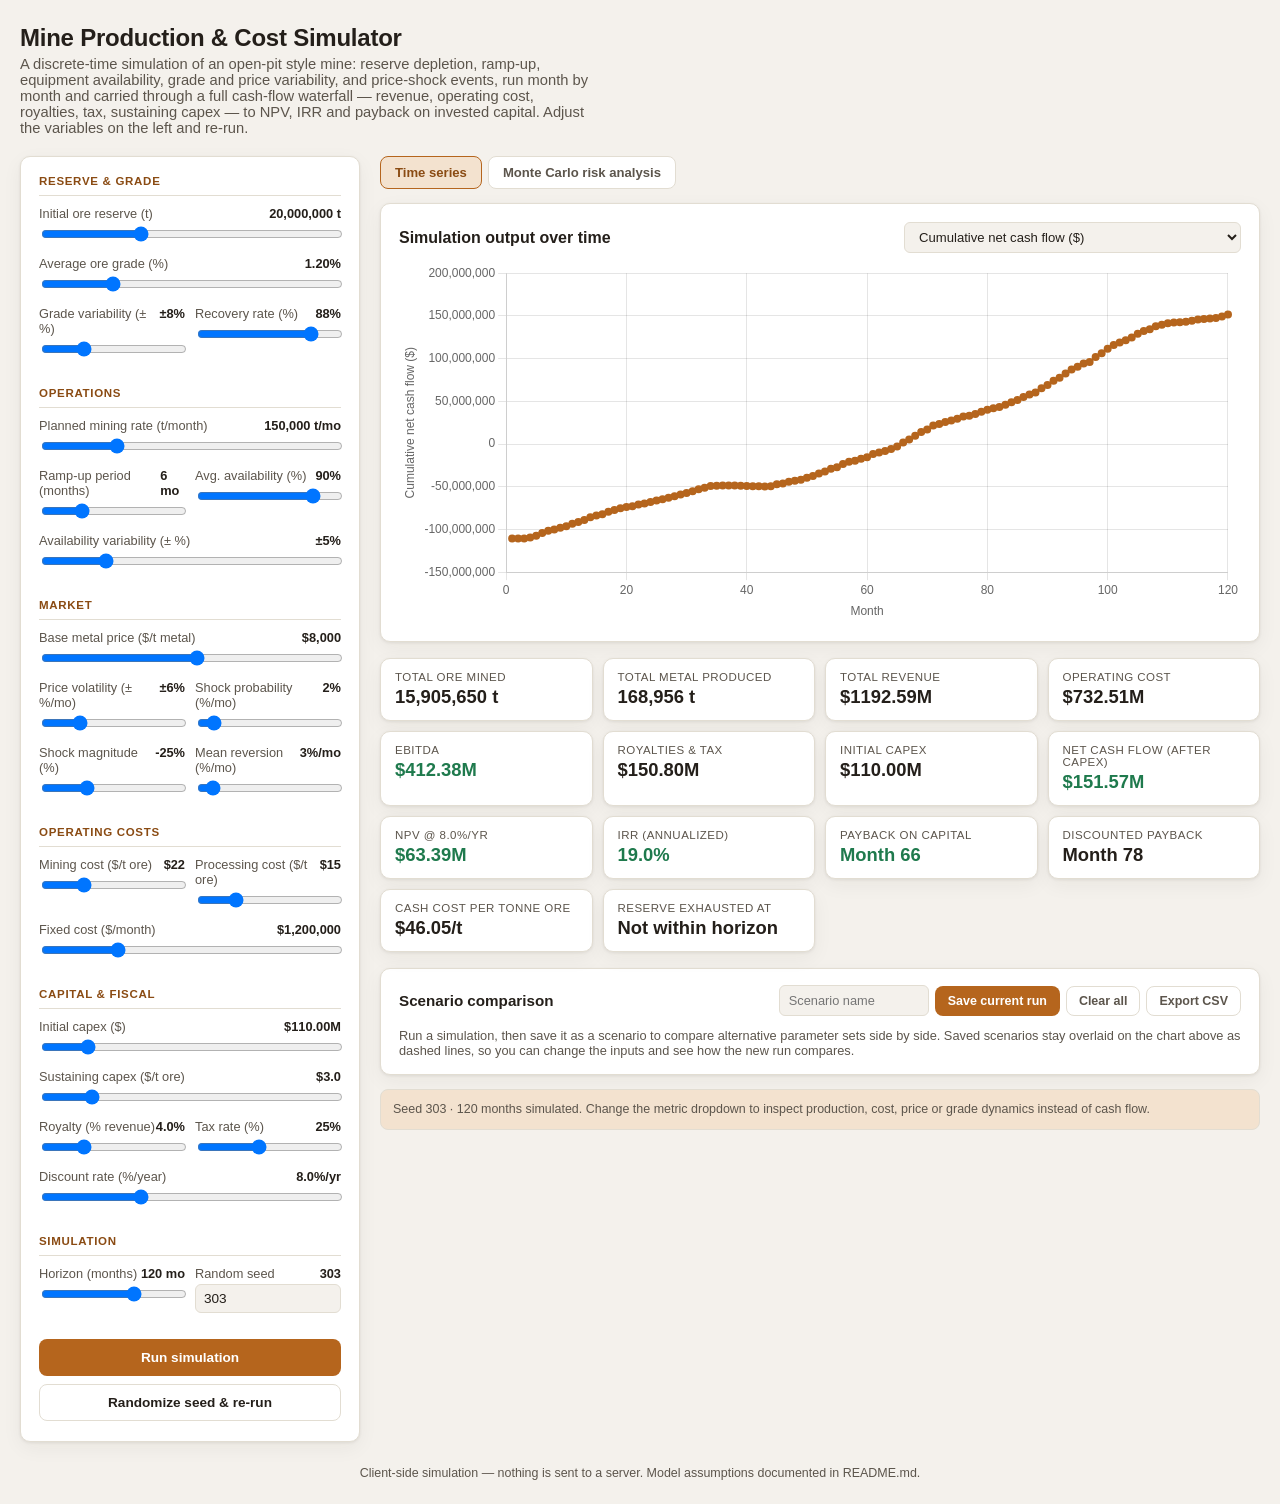
==== commit 88049ffb: "Add capex, royalties, tax and IRR to make NPV a real investment metric Extends the model from an ope" ====
--- a/index.html
+++ b/index.html
@@ -166,8 +166,9 @@
   <header>
     <h1>Mine Production &amp; Cost Simulator</h1>
     <p>A discrete-time simulation of an open-pit style mine: reserve depletion, ramp-up, equipment availability,
-      grade and price variability, and price-shock events, run month by month over the chosen horizon. Adjust the
-      variables on the left and re-run.</p>
+      grade and price variability, and price-shock events, run month by month and carried through a full cash-flow
+      waterfall &mdash; revenue, operating cost, royalties, tax, sustaining capex &mdash; to NPV, IRR and payback on
+      invested capital. Adjust the variables on the left and re-run.</p>
   </header>
 
   <div class="layout">
@@ -176,7 +177,7 @@
         <legend>Reserve &amp; grade</legend>
         <div class="field">
           <label>Initial ore reserve (t) <span class="val" data-out="initialReserve"></span></label>
-          <input type="range" id="initialReserve" min="500000" max="20000000" step="100000" value="5000000">
+          <input type="range" id="initialReserve" min="1000000" max="60000000" step="500000" value="20000000">
         </div>
         <div class="field">
           <label>Average ore grade (%) <span class="val" data-out="oreGrade"></span></label>
@@ -229,17 +230,23 @@
           </div>
           <div class="field">
             <label>Shock probability (%/mo) <span class="val" data-out="shockProb"></span></label>
-            <input type="range" id="shockProb" min="0" max="30" step="1" value="5">
-          </div>
-        </div>
-        <div class="field">
-          <label>Shock magnitude (%) <span class="val" data-out="shockMag"></span></label>
-          <input type="range" id="shockMag" min="-60" max="60" step="5" value="-25">
+            <input type="range" id="shockProb" min="0" max="30" step="1" value="2">
+          </div>
+        </div>
+        <div class="row2">
+          <div class="field">
+            <label>Shock magnitude (%) <span class="val" data-out="shockMag"></span></label>
+            <input type="range" id="shockMag" min="-60" max="60" step="5" value="-25">
+          </div>
+          <div class="field">
+            <label>Mean reversion (%/mo) <span class="val" data-out="meanReversion"></span></label>
+            <input type="range" id="meanReversion" min="0" max="50" step="1" value="3">
+          </div>
         </div>
       </fieldset>
 
       <fieldset>
-        <legend>Costs &amp; horizon</legend>
+        <legend>Operating costs</legend>
         <div class="row2">
           <div class="field">
             <label>Mining cost ($/t ore) <span class="val" data-out="miningCost"></span></label>
@@ -254,18 +261,44 @@
           <label>Fixed cost ($/month) <span class="val" data-out="fixedCost"></span></label>
           <input type="range" id="fixedCost" min="0" max="5000000" step="50000" value="1200000">
         </div>
+      </fieldset>
+
+      <fieldset>
+        <legend>Capital &amp; fiscal</legend>
+        <div class="field">
+          <label>Initial capex ($) <span class="val" data-out="initialCapex"></span></label>
+          <input type="range" id="initialCapex" min="0" max="800000000" step="5000000" value="110000000">
+        </div>
+        <div class="field">
+          <label>Sustaining capex ($/t ore) <span class="val" data-out="sustainingCapex"></span></label>
+          <input type="range" id="sustainingCapex" min="0" max="20" step="0.5" value="3">
+        </div>
+        <div class="row2">
+          <div class="field">
+            <label>Royalty (% revenue) <span class="val" data-out="royaltyRate"></span></label>
+            <input type="range" id="royaltyRate" min="0" max="15" step="0.5" value="4">
+          </div>
+          <div class="field">
+            <label>Tax rate (%) <span class="val" data-out="taxRate"></span></label>
+            <input type="range" id="taxRate" min="0" max="60" step="1" value="25">
+          </div>
+        </div>
         <div class="field">
           <label>Discount rate (%/year) <span class="val" data-out="discountRate"></span></label>
           <input type="range" id="discountRate" min="0" max="25" step="0.5" value="8">
         </div>
+      </fieldset>
+
+      <fieldset>
+        <legend>Simulation</legend>
         <div class="row2">
           <div class="field">
             <label>Horizon (months) <span class="val" data-out="horizon"></span></label>
-            <input type="range" id="horizon" min="6" max="120" step="1" value="36">
+            <input type="range" id="horizon" min="6" max="180" step="1" value="120">
           </div>
           <div class="field">
             <label>Random seed <span class="val" data-out="seed"></span></label>
-            <input type="number" id="seed" min="1" max="999999" value="42">
+            <input type="number" id="seed" min="1" max="999999" value="303">
           </div>
         </div>
       </fieldset>
@@ -286,11 +319,13 @@
           <div class="chart-head">
             <h2>Simulation output over time</h2>
             <select id="metricSelect">
-              <option value="cumProfit" selected>Cumulative profit ($)</option>
-              <option value="cumDiscProfit">Cumulative discounted profit / NPV ($)</option>
-              <option value="profit">Monthly profit ($)</option>
+              <option value="cumFcf" selected>Cumulative net cash flow ($)</option>
+              <option value="cumDiscFcf">NPV profile — cumulative discounted cash flow ($)</option>
+              <option value="fcf">Monthly free cash flow ($)</option>
+              <option value="ebitda">Monthly EBITDA ($)</option>
               <option value="revenue">Monthly revenue ($)</option>
-              <option value="cost">Monthly cost ($)</option>
+              <option value="cost">Monthly operating cost ($)</option>
+              <option value="govTake">Monthly royalties &amp; tax ($)</option>
               <option value="oreMined">Ore mined (t)</option>
               <option value="metalProduced">Metal produced (t)</option>
               <option value="grade">Effective grade (%)</option>
@@ -328,16 +363,18 @@
             <button type="button" id="runMC" class="btn-primary" style="width:auto;">Run Monte Carlo</button>
           </div>
           <div class="chart-head">
-            <h2>Each dot = one simulated mine life (random grade, availability, price path &amp; shocks)</h2>
+            <h2>Each dot = one simulated mine life. Green = value-accretive (NPV &gt; 0), red = value-destroying.</h2>
           </div>
           <div class="chart-box"><canvas id="mcChart"></canvas></div>
           <div class="mc-stats" id="mcStats"></div>
         </div>
         <div class="note">
-          X-axis: total metal produced over the horizon. Y-axis: final cumulative profit. Each trial re-draws grade,
-          availability and price-path noise from the same distributions used in the time-series tab, so the spread of
-          dots shows how sensitive the project's profitability is to operational and market uncertainty &mdash; the
-          same idea as scenario/sensitivity analysis, just visualized as a scatter instead of a table.
+          X-axis: total metal produced over the horizon. Y-axis: project NPV after initial capex, royalties and tax.
+          Each trial re-draws grade, availability and price-path noise from the same distributions used in the
+          time-series tab, so the spread of dots shows how sensitive the investment case is to operational and market
+          uncertainty &mdash; the same idea as scenario/sensitivity analysis, just visualized as a scatter instead of
+          a table. The headline number is the probability of a positive NPV: a project with a healthy expected NPV but
+          only a 55% chance of clearing zero is a very different proposition from one at 95%.
         </div>
       </div>
     </div>
@@ -381,9 +418,14 @@
     priceVolatility: g('priceVolatility'),
     shockProb: g('shockProb'),
     shockMag: g('shockMag'),
+    meanReversion: g('meanReversion'),
     miningCost: g('miningCost'),
     processCost: g('processCost'),
     fixedCost: g('fixedCost'),
+    initialCapex: g('initialCapex'),
+    sustainingCapex: g('sustainingCapex'),
+    royaltyRate: g('royaltyRate'),
+    taxRate: g('taxRate'),
     discountRate: g('discountRate'),
     horizon: Math.round(g('horizon')),
     seed: Math.round(g('seed'))
@@ -395,8 +437,9 @@
   const rng = mulberry32(seedOverride !== undefined ? seedOverride : p.seed);
   let reserve = p.initialReserve;
   let priceState = p.basePrice;
-  let cumProfit = 0;
-  let cumDiscProfit = 0;
+  let cumFcf = -p.initialCapex;
+  let cumDiscFcf = -p.initialCapex;
+  let lossCarryForward = 0;
   const monthlyDiscount = Math.pow(1 + p.discountRate / 100, 1 / 12) - 1;
   const months = [];
 
@@ -418,19 +461,39 @@
     if(rng() < p.shockProb / 100){
       priceState *= (1 + p.shockMag / 100);
     }
+    // Commodity prices are not a pure random walk: pull back toward the long-run base price so
+    // long horizons don't drift to implausible levels.
+    priceState += (p.basePrice - priceState) * (p.meanReversion / 100);
     priceState = Math.max(0, priceState);
 
     const revenue = metalProduced * priceState;
     const cost = oreMined * p.miningCost + oreMined * p.processCost + p.fixedCost;
-    const profit = revenue - cost;
-    cumProfit += profit;
-    const discountedProfit = profit / Math.pow(1 + monthlyDiscount, m);
-    cumDiscProfit += discountedProfit;
+    const royalty = revenue * (p.royaltyRate / 100);
+    const ebitda = revenue - cost - royalty;
+
+    // Losses shelter later profits before tax is charged.
+    let taxable = ebitda;
+    if(taxable > 0 && lossCarryForward > 0){
+      const used = Math.min(lossCarryForward, taxable);
+      taxable -= used;
+      lossCarryForward -= used;
+    }
+    if(taxable < 0){
+      lossCarryForward += -taxable;
+      taxable = 0;
+    }
+    const tax = taxable * (p.taxRate / 100);
+
+    const sustainingCapex = oreMined * p.sustainingCapex;
+    const fcf = ebitda - tax - sustainingCapex;
+    cumFcf += fcf;
+    const discFcf = fcf / Math.pow(1 + monthlyDiscount, m);
+    cumDiscFcf += discFcf;
 
     months.push({
       month: m, reserve, oreMined, grade: effGrade * 100, metalProduced,
-      price: priceState, revenue, cost, profit, cumProfit,
-      discountedProfit, cumDiscProfit
+      price: priceState, revenue, cost, royalty, ebitda, tax,
+      govTake: royalty + tax, sustainingCapex, fcf, cumFcf, discFcf, cumDiscFcf
     });
   }
   return months;
@@ -457,9 +520,14 @@
   priceVolatility: v => '±' + v + '%',
   shockProb: v => v + '%',
   shockMag: v => (v > 0 ? '+' : '') + v + '%',
+  meanReversion: v => v + '%/mo',
   miningCost: v => '$' + v,
   processCost: v => '$' + v,
   fixedCost: v => '$' + fmtInt(v),
+  initialCapex: v => '$' + fmt(v),
+  sustainingCapex: v => '$' + v.toFixed(1),
+  royaltyRate: v => v.toFixed(1) + '%',
+  taxRate: v => v + '%',
   discountRate: v => v.toFixed(1) + '%/yr',
   horizon: v => v + ' mo',
   seed: v => v,
@@ -489,11 +557,13 @@
 
 // ---------- time series chart ----------
 const metricMeta = {
-  cumProfit: { label: 'Cumulative profit ($)', key: 'cumProfit', money: true },
-  cumDiscProfit: { label: 'Cumulative discounted profit / NPV ($)', key: 'cumDiscProfit', money: true },
-  profit: { label: 'Monthly profit ($)', key: 'profit', money: true },
+  cumFcf: { label: 'Cumulative net cash flow ($)', key: 'cumFcf', money: true },
+  cumDiscFcf: { label: 'NPV profile — cumulative discounted cash flow ($)', key: 'cumDiscFcf', money: true },
+  fcf: { label: 'Monthly free cash flow ($)', key: 'fcf', money: true },
+  ebitda: { label: 'Monthly EBITDA ($)', key: 'ebitda', money: true },
   revenue: { label: 'Monthly revenue ($)', key: 'revenue', money: true },
-  cost: { label: 'Monthly cost ($)', key: 'cost', money: true },
+  cost: { label: 'Monthly operating cost ($)', key: 'cost', money: true },
+  govTake: { label: 'Monthly royalties & tax ($)', key: 'govTake', money: true },
   oreMined: { label: 'Ore mined (t)', key: 'oreMined', money: false },
   metalProduced: { label: 'Metal produced (t)', key: 'metalProduced', money: false },
   grade: { label: 'Effective grade (%)', key: 'grade', money: false },
@@ -510,25 +580,70 @@
     ({'&':'&amp;','<':'&lt;','>':'&gt;','"':'&quot;',"'":'&#39;'})[ch]);
 }
 
-function summarize(run){
+// Monthly IRR: the discount rate at which NPV crosses zero, found by bracketing outward from 0
+// and bisecting. Returns null when no crossing exists (e.g. cash flows that never turn positive).
+function irr(cashflows){
+  const npvAt = r => cashflows.reduce((s, cf, i) => s + cf / Math.pow(1 + r, i), 0);
+  const atZero = npvAt(0);
+  if(!isFinite(atZero)) return null;
+  if(atZero === 0) return 0;
+
+  let lo, hi;
+  if(atZero > 0){
+    lo = 0;
+    hi = null;
+    for(let r = 0.05; r < 1e6; r *= 2){
+      if(npvAt(r) <= 0){ hi = r; break; }
+    }
+  } else {
+    hi = 0;
+    lo = null;
+    for(let r = -0.05; r > -0.999999; r = (r - 1) / 2){
+      if(npvAt(r) >= 0){ lo = r; break; }
+    }
+  }
+  if(lo === null || hi === null) return null;
+
+  for(let i = 0; i < 300; i++){
+    const mid = (lo + hi) / 2;
+    if(npvAt(mid) > 0){ lo = mid; } else { hi = mid; }
+  }
+  return (lo + hi) / 2;
+}
+
+// First month after which the series stays positive for the rest of the run, so a project that
+// briefly breaks even and then falls back into loss is not reported as paid back.
+function sustainedCrossing(run, key){
+  let lastNegative = -1;
+  for(let i = run.length - 1; i >= 0; i--){
+    if(run[i][key] <= 0){ lastNegative = i; break; }
+  }
+  return lastNegative === run.length - 1 ? null : run[lastNegative + 1].month;
+}
+
+function summarize(run, params){
   const last = run[run.length - 1];
   const totalOre = run.reduce((s,r) => s + r.oreMined, 0);
   const totalMetal = run.reduce((s,r) => s + r.metalProduced, 0);
   const totalRevenue = run.reduce((s,r) => s + r.revenue, 0);
   const totalCost = run.reduce((s,r) => s + r.cost, 0);
-  // Payback = first month after which cumulative profit stays positive for the rest of the run,
-  // so a project that breaks even then falls back into loss is not reported as paid back.
-  let lastNegative = -1;
-  for(let i = run.length - 1; i >= 0; i--){
-    if(run[i].cumProfit <= 0){ lastNegative = i; break; }
-  }
-  const payback = lastNegative === run.length - 1 ? null : run[lastNegative + 1];
+  const totalEbitda = run.reduce((s,r) => s + r.ebitda, 0);
+  const totalGovTake = run.reduce((s,r) => s + r.govTake, 0);
+  const totalSustaining = run.reduce((s,r) => s + r.sustainingCapex, 0);
+  const capex = params ? params.initialCapex : 0;
   const depleted = run.find(r => r.reserve <= 0);
+
+  const monthlyIrr = irr([-capex].concat(run.map(r => r.fcf)));
+  const annualIrr = monthlyIrr === null ? null : Math.pow(1 + monthlyIrr, 12) - 1;
+
   return {
-    totalOre, totalMetal, totalRevenue, totalCost,
-    netProfit: last.cumProfit,
-    npv: last.cumDiscProfit,
-    paybackMonth: payback ? payback.month : null,
+    totalOre, totalMetal, totalRevenue, totalCost, totalEbitda, totalGovTake, totalSustaining,
+    capex,
+    netCashFlow: last.cumFcf,
+    npv: last.cumDiscFcf,
+    annualIrr,
+    paybackMonth: sustainedCrossing(run, 'cumFcf'),
+    discPaybackMonth: sustainedCrossing(run, 'cumDiscFcf'),
     depletedMonth: depleted ? depleted.month : null,
     months: run.length,
     avgPrice: totalMetal > 0 ? totalRevenue / totalMetal : 0,
@@ -597,21 +712,22 @@
       'dashed lines, so you can change the inputs and see how the new run compares.</p>';
     return;
   }
-  const rows = [{ name: 'Current run', color: CURRENT_COLOR, sum: summarize(lastRun), current: true }]
+  const rows = [{ name: 'Current run', color: CURRENT_COLOR, sum: summarize(lastRun, readInputs()), current: true }]
     .concat(scenarios.map((s, i) => ({
-      name: s.name, color: SCENARIO_COLORS[i % SCENARIO_COLORS.length], sum: summarize(s.run), index: i
+      name: s.name, color: SCENARIO_COLORS[i % SCENARIO_COLORS.length], sum: summarize(s.run, s.params), index: i
     })));
 
   wrap.innerHTML = '<div class="table-scroll"><table class="cmp"><thead><tr>' +
-    '<th>Scenario</th><th>Net profit</th><th>NPV</th><th>Metal (t)</th><th>Ore (t)</th>' +
-    '<th>Cash cost ($/t)</th><th>Payback</th><th></th></tr></thead><tbody>' +
+    '<th>Scenario</th><th>NPV</th><th>IRR</th><th>Net cash flow</th><th>EBITDA</th>' +
+    '<th>Metal (t)</th><th>Cash cost ($/t)</th><th>Payback</th><th></th></tr></thead><tbody>' +
     rows.map(r =>
       '<tr class="' + (r.current ? 'current' : '') + '">' +
       '<td><span class="swatch" style="background:' + r.color + '"></span>' + escapeHtml(r.name) + '</td>' +
-      '<td>' + fmtMoney(r.sum.netProfit) + '</td>' +
       '<td>' + fmtMoney(r.sum.npv) + '</td>' +
+      '<td>' + (r.sum.annualIrr === null ? 'n/a' : (r.sum.annualIrr * 100).toFixed(1) + '%') + '</td>' +
+      '<td>' + fmtMoney(r.sum.netCashFlow) + '</td>' +
+      '<td>' + fmtMoney(r.sum.totalEbitda) + '</td>' +
       '<td>' + fmtInt(r.sum.totalMetal) + '</td>' +
-      '<td>' + fmtInt(r.sum.totalOre) + '</td>' +
       '<td>$' + r.sum.cashCost.toFixed(2) + '</td>' +
       '<td>' + (r.sum.paybackMonth ? 'Month ' + r.sum.paybackMonth : '—') + '</td>' +
       '<td>' + (r.current ? '' : '<button type="button" class="row-remove" data-remove="' + r.index + '">Remove</button>') + '</td>' +
@@ -628,20 +744,25 @@
 }
 
 function renderKPIs(){
-  const s = summarize(lastRun);
-  const discountRate = readInputs().discountRate;
+  const params = readInputs();
+  const s = summarize(lastRun, params);
 
   const kpis = [
     ['Total ore mined', fmtInt(s.totalOre) + ' t', null],
     ['Total metal produced', fmtInt(s.totalMetal) + ' t', null],
     ['Total revenue', fmtMoney(s.totalRevenue), null],
-    ['Total cost', fmtMoney(s.totalCost), null],
-    ['Net profit (undiscounted)', fmtMoney(s.netProfit), s.netProfit >= 0 ? 'good' : 'bad'],
-    ['NPV @ ' + discountRate.toFixed(1) + '%/yr', fmtMoney(s.npv), s.npv >= 0 ? 'good' : 'bad'],
-    ['Payback month', s.paybackMonth ? 'Month ' + s.paybackMonth : 'Not reached', s.paybackMonth ? 'good' : 'bad'],
-    ['Reserve exhausted at', s.depletedMonth ? 'Month ' + s.depletedMonth : 'Not within horizon', null],
-    ['Avg. realized price', '$' + s.avgPrice.toFixed(0) + '/t', null],
-    ['Cash cost per tonne ore', '$' + s.cashCost.toFixed(2) + '/t', null]
+    ['Operating cost', fmtMoney(s.totalCost), null],
+    ['EBITDA', fmtMoney(s.totalEbitda), s.totalEbitda >= 0 ? 'good' : 'bad'],
+    ['Royalties &amp; tax', fmtMoney(s.totalGovTake), null],
+    ['Initial capex', fmtMoney(s.capex), null],
+    ['Net cash flow (after capex)', fmtMoney(s.netCashFlow), s.netCashFlow >= 0 ? 'good' : 'bad'],
+    ['NPV @ ' + params.discountRate.toFixed(1) + '%/yr', fmtMoney(s.npv), s.npv >= 0 ? 'good' : 'bad'],
+    ['IRR (annualized)', s.annualIrr === null ? 'n/a' : (s.annualIrr * 100).toFixed(1) + '%',
+      s.annualIrr === null ? null : (s.annualIrr * 100 > params.discountRate ? 'good' : 'bad')],
+    ['Payback on capital', s.paybackMonth ? 'Month ' + s.paybackMonth : 'Not reached', s.paybackMonth ? 'good' : 'bad'],
+    ['Discounted payback', s.discPaybackMonth ? 'Month ' + s.discPaybackMonth : 'Not reached', null],
+    ['Cash cost per tonne ore', '$' + s.cashCost.toFixed(2) + '/t', null],
+    ['Reserve exhausted at', s.depletedMonth ? 'Month ' + s.depletedMonth : 'Not within horizon', null]
   ];
   document.getElementById('kpiGrid').innerHTML = kpis.map(([label, value, cls]) =>
     `<div class="kpi"><div class="label">${label}</div><div class="value ${cls || ''}">${value}</div></div>`
@@ -649,7 +770,7 @@
 
   document.getElementById('tsNote').textContent =
     `Seed ${document.getElementById('seed').value} · ${lastRun.length} months simulated. ` +
-    `Change the metric dropdown to inspect production, cost, price or grade dynamics instead of profit.`;
+    `Change the metric dropdown to inspect production, cost, price or grade dynamics instead of cash flow.`;
 }
 
 function runSimulation(){
@@ -676,8 +797,8 @@
 });
 
 document.getElementById('exportCsv').addEventListener('click', () => {
-  const cols = ['month','oreMined','grade','metalProduced','price','revenue','cost',
-                'profit','cumProfit','discountedProfit','cumDiscProfit','reserve'];
+  const cols = ['month','oreMined','grade','metalProduced','price','revenue','cost','royalty',
+                'ebitda','tax','sustainingCapex','fcf','cumFcf','discFcf','cumDiscFcf','reserve'];
   const lines = [cols.join(',')].concat(
     lastRun.map(r => cols.map(c => r[c].toFixed(2)).join(','))
   );
@@ -706,14 +827,14 @@
   const p = readInputs();
   const trials = Math.round(parseFloat(document.getElementById('mcTrials').value));
   const points = [];
-  const profits = [];
+  const npvs = [];
 
   for(let i = 0; i < trials; i++){
     const run = simulate(p, p.seed + i * 7919 + 1);
     const last = run[run.length - 1];
     const totalMetal = run.reduce((s,r) => s + r.metalProduced, 0);
-    points.push({ x: totalMetal, y: last.cumProfit });
-    profits.push(last.cumProfit);
+    points.push({ x: totalMetal, y: last.cumDiscFcf });
+    npvs.push(last.cumDiscFcf);
   }
 
   const ctx = document.getElementById('mcChart');
@@ -734,28 +855,28 @@
       maintainAspectRatio: false,
       scales: {
         x: { title: { display: true, text: 'Total metal produced (t)' } },
-        y: { title: { display: true, text: 'Final cumulative profit ($)' } }
+        y: { title: { display: true, text: 'Project NPV ($)' } }
       },
       plugins: {
         legend: { display: false },
         tooltip: {
           callbacks: {
-            label: c => `Metal: ${fmtInt(c.parsed.x)} t · Profit: ${fmtMoney(c.parsed.y)}`
+            label: c => `Metal: ${fmtInt(c.parsed.x)} t · NPV: ${fmtMoney(c.parsed.y)}`
           }
         }
       }
     }
   });
 
-  profits.sort((a,b) => a-b);
-  const mean = profits.reduce((s,v) => s+v, 0) / profits.length;
-  const variance = profits.reduce((s,v) => s + (v-mean)**2, 0) / profits.length;
+  npvs.sort((a,b) => a-b);
+  const mean = npvs.reduce((s,v) => s+v, 0) / npvs.length;
+  const variance = npvs.reduce((s,v) => s + (v-mean)**2, 0) / npvs.length;
   const stdDev = Math.sqrt(variance);
-  const pct = q => profits[clamp(Math.floor(q * profits.length), 0, profits.length-1)];
-  const profitableShare = profits.filter(v => v >= 0).length / profits.length * 100;
+  const pct = q => npvs[clamp(Math.floor(q * npvs.length), 0, npvs.length-1)];
+  const positiveShare = npvs.filter(v => v >= 0).length / npvs.length * 100;
 
   const stats = [
-    ['Mean profit', fmtMoney(mean)],
+    ['Mean NPV', fmtMoney(mean)],
     ['Std. deviation', fmtMoney(stdDev)],
     ['P10 (downside)', fmtMoney(pct(0.10))],
     ['Median (P50)', fmtMoney(pct(0.50))],
@@ -763,8 +884,8 @@
   ];
   document.getElementById('mcStats').innerHTML = stats.map(([label, value]) =>
     `<div class="kpi"><div class="label">${label}</div><div class="value">${value}</div></div>`
-  ).join('') + `<div class="kpi" style="grid-column:1/-1;"><div class="label">Trials profitable</div>` +
-    `<div class="value ${profitableShare >= 50 ? 'good' : 'bad'}">${profitableShare.toFixed(0)}% of ${trials}</div></div>`;
+  ).join('') + `<div class="kpi" style="grid-column:1/-1;"><div class="label">Probability of positive NPV</div>` +
+    `<div class="value ${positiveShare >= 50 ? 'good' : 'bad'}">${positiveShare.toFixed(0)}% of ${trials} trials</div></div>`;
 }
 document.getElementById('runMC').addEventListener('click', runMonteCarlo);
 
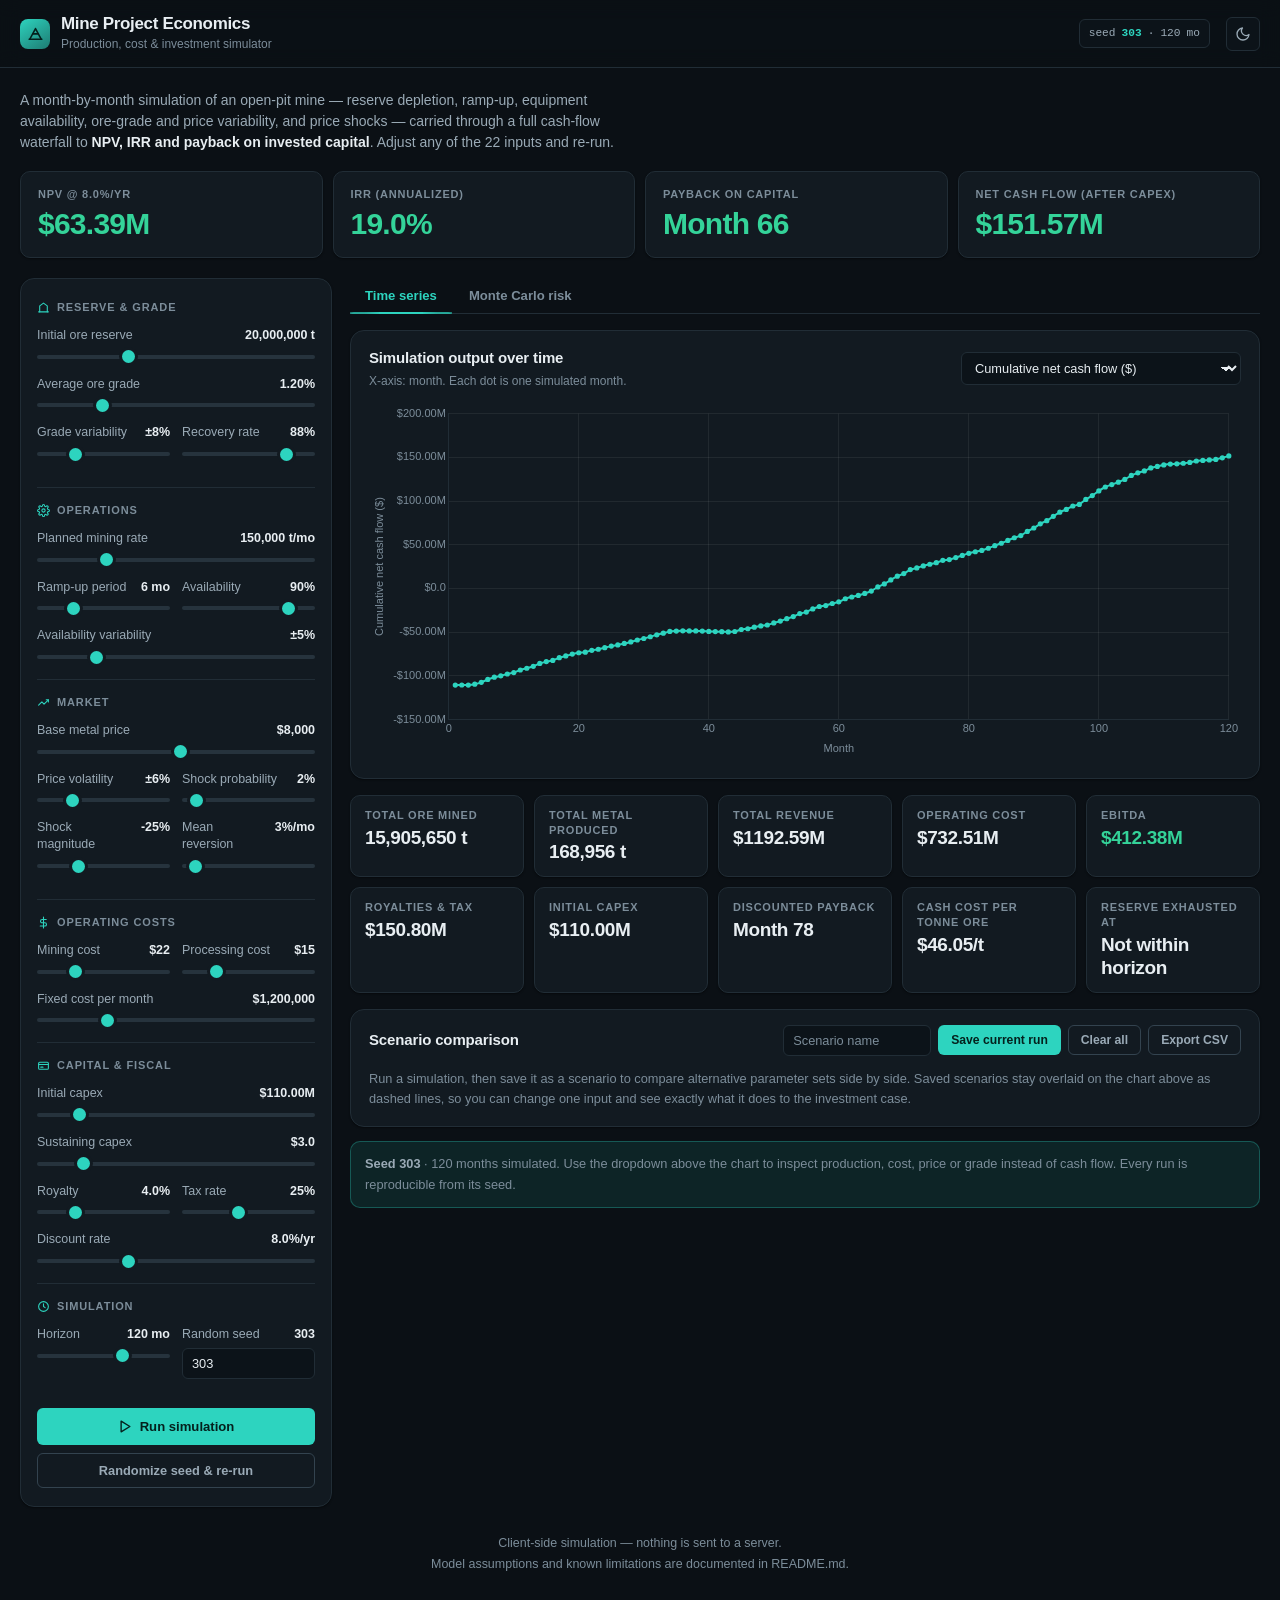
==== commit 63ce1eff: "Rebuild the UI on a dark-first analytics design system Replaces the beige/brown styling with a docum" ====
--- a/index.html
+++ b/index.html
@@ -7,320 +7,497 @@
 <link rel="icon" href="data:image/svg+xml,<svg xmlns='http://www.w3.org/2000/svg' viewBox='0 0 16 16'><text y='14' font-size='14'>&#9935;</text></svg>">
 <script src="vendor/chart.umd.min.js"></script>
 <style>
+  /* ---- Tokens: see MASTER.md. Dark is default; [data-theme="light"] overrides. ---- */
   :root{
-    --bg:#f4f1ec;
-    --panel:#ffffff;
-    --ink:#241f1a;
-    --ink-soft:#5c554c;
-    --border:#e2ddd2;
-    --accent:#b5651d;
-    --accent-dark:#8a4b13;
-    --accent-soft:#f3e2cf;
-    --good:#1f7a4d;
-    --bad:#b33a3a;
-    --radius:10px;
-    --shadow:0 1px 3px rgba(36,31,26,0.08), 0 6px 20px rgba(36,31,26,0.05);
-  }
-  @media (prefers-color-scheme: dark){
-    :root{
-      --bg:#171310;
-      --panel:#211c17;
-      --ink:#f1ebe2;
-      --ink-soft:#b7ac9c;
-      --border:#3a332a;
-      --accent:#e08a3c;
-      --accent-dark:#f0a460;
-      --accent-soft:#3a2c1c;
-      --good:#4fbd85;
-      --bad:#e26868;
-      --shadow:0 1px 3px rgba(0,0,0,0.35), 0 6px 20px rgba(0,0,0,0.25);
+    --bg:#0B1015; --panel:#121A21; --inset:#0C1319;
+    --line:#212D36; --line-strong:#33434F; --track:#26333D;
+    --tx:#E8EEF2; --tx2:#9AAAB6; --tx3:#7C8D9A;
+    --accent:#2DD4BF; --accent-hi:#5EEAD4; --accent-ink:#04211D;
+    --accent-wash:rgba(45,212,191,.10); --accent-line:rgba(45,212,191,.30);
+    --pos:#34D399; --neg:#F87171;
+    --grid:rgba(232,238,242,.07);
+    --e1:0 1px 2px rgba(0,0,0,.45);
+    --e2:0 8px 28px rgba(0,0,0,.40);
+    --r-sm:6px; --r-md:10px; --r-lg:14px;
+    --dur-fast:180ms; --dur-base:280ms; --dur-slow:420ms;
+    --ease:cubic-bezier(.16,1,.3,1);
+    --ease-fast:cubic-bezier(.22,1,.36,1);
+    --ease-exit:cubic-bezier(.4,0,1,1);
+    --sans:-apple-system,BlinkMacSystemFont,'Segoe UI',Roboto,'Helvetica Neue',Arial,sans-serif;
+    --mono:ui-monospace,SFMono-Regular,'SF Mono',Menlo,Consolas,monospace;
+    color-scheme:dark;
+  }
+  [data-theme="light"]{
+    --bg:#F5F7F8; --panel:#FFFFFF; --inset:#F0F3F5;
+    --line:#E1E7EA; --line-strong:#C6D0D6; --track:#D8E0E4;
+    --tx:#0F1A20; --tx2:#566A78; --tx3:#64748B;
+    --accent:#0F766E; --accent-hi:#0D9488; --accent-ink:#FFFFFF;
+    --accent-wash:rgba(15,118,110,.08); --accent-line:rgba(15,118,110,.28);
+    --pos:#047857; --neg:#DC2626;
+    --grid:rgba(15,26,32,.08);
+    --e1:0 1px 2px rgba(16,32,40,.06);
+    --e2:0 8px 24px rgba(16,32,40,.10);
+    color-scheme:light;
+  }
+  *{box-sizing:border-box}
+  html{-webkit-text-size-adjust:100%}
+  body{
+    margin:0;background:var(--bg);color:var(--tx);font-family:var(--sans);
+    font-size:.875rem;line-height:1.5;-webkit-font-smoothing:antialiased;
+    padding-block:0 56px;
+  }
+  .wrap{max-width:1340px;margin:0 auto;padding-inline:20px}
+  .num{font-variant-numeric:tabular-nums}
+
+  /* ---- App bar ---- */
+  .appbar{
+    position:sticky;top:0;z-index:20;background:color-mix(in srgb,var(--bg) 88%,transparent);
+    backdrop-filter:saturate(1.6) blur(10px);-webkit-backdrop-filter:saturate(1.6) blur(10px);
+    border-bottom:1px solid var(--line);margin-bottom:22px;
+  }
+  .appbar-in{max-width:1340px;margin:0 auto;padding:14px 20px;
+    display:flex;align-items:center;gap:16px;flex-wrap:wrap}
+  .brand{display:flex;align-items:center;gap:11px;min-width:0}
+  .mark{width:30px;height:30px;border-radius:8px;flex-shrink:0;
+    background:linear-gradient(145deg,var(--accent),color-mix(in srgb,var(--accent) 55%,var(--bg)));
+    display:grid;place-items:center;color:var(--accent-ink)}
+  .mark svg{width:17px;height:17px;display:block}
+  .brand h1{font-size:1.0625rem;font-weight:650;letter-spacing:-.02em;margin:0;line-height:1.2}
+  .brand p{margin:1px 0 0;font-size:.75rem;color:var(--tx3)}
+  .appbar .spacer{flex:1}
+  .chip{
+    display:inline-flex;align-items:center;gap:6px;font-family:var(--mono);font-size:.7rem;
+    color:var(--tx2);background:var(--inset);border:1px solid var(--line);
+    padding:5px 9px;border-radius:var(--r-sm);white-space:nowrap;
+  }
+  .chip b{color:var(--accent);font-weight:600}
+  .icon-btn{
+    width:34px;height:34px;display:grid;place-items:center;border-radius:var(--r-sm);
+    background:var(--inset);border:1px solid var(--line);color:var(--tx2);cursor:pointer;
+    transition:color var(--dur-fast) var(--ease-fast),border-color var(--dur-fast) var(--ease-fast),
+               background var(--dur-fast) var(--ease-fast);
+  }
+  .icon-btn:hover{color:var(--accent);border-color:var(--accent-line)}
+  .icon-btn:focus-visible{outline:2px solid var(--accent);outline-offset:2px}
+  .icon-btn svg{width:16px;height:16px;display:block}
+  [data-theme="light"] .moon{display:none}
+  :root:not([data-theme="light"]) .sun{display:none}
+
+  /* ---- Intro ---- */
+  .intro{margin:0 0 18px;color:var(--tx2);font-size:.875rem;max-width:78ch}
+  .intro strong{color:var(--tx);font-weight:600}
+
+  /* ---- Hero KPI strip ---- */
+  .hero{display:grid;grid-template-columns:repeat(4,1fr);gap:12px;margin-bottom:20px}
+  .hero .kpi{padding:15px 17px}
+  .hero .kpi .value{font-size:1.875rem;letter-spacing:-.025em}
+  @media(max-width:900px){.hero{grid-template-columns:repeat(2,1fr)}}
+  @media(max-width:460px){.hero{grid-template-columns:1fr}}
+
+  /* ---- Panels ---- */
+  .panel{background:var(--panel);border:1px solid var(--line);border-radius:var(--r-lg);
+    box-shadow:var(--e1)}
+  .layout{display:grid;grid-template-columns:312px 1fr;gap:18px;align-items:start}
+  @media(max-width:1100px){.layout{grid-template-columns:1fr}}
+
+  /* ---- Form ---- */
+  .form-panel{padding:6px 16px 18px;position:sticky;top:78px}
+  @media(max-width:1100px){.form-panel{position:static}}
+  fieldset{border:0;padding:0;margin:0}
+  fieldset legend{display:none}
+  .group{border-bottom:1px solid var(--line);padding:14px 0}
+  .group:last-of-type{border-bottom:0}
+  .group-title{
+    font-size:.6875rem;font-weight:700;text-transform:uppercase;letter-spacing:.08em;
+    color:var(--tx3);margin:0 0 11px;display:flex;align-items:center;gap:7px;
+  }
+  .group-title svg{width:13px;height:13px;color:var(--accent);flex-shrink:0}
+  .field{margin-bottom:11px}
+  .field:last-child{margin-bottom:0}
+  .field label{display:flex;justify-content:space-between;align-items:baseline;gap:8px;
+    font-size:.78rem;color:var(--tx2);margin-bottom:5px;line-height:1.35}
+  .field label .val{color:var(--tx);font-weight:600;font-variant-numeric:tabular-nums;
+    font-size:.78rem;white-space:nowrap}
+  .row2{display:grid;grid-template-columns:1fr 1fr;gap:12px}
+
+  input[type=range]{
+    -webkit-appearance:none;appearance:none;width:100%;background:transparent;
+    height:16px;margin:0;cursor:pointer;display:block;
+  }
+  input[type=range]::-webkit-slider-runnable-track{height:4px;background:var(--track);border-radius:99px}
+  input[type=range]::-moz-range-track{height:4px;background:var(--track);border-radius:99px}
+  input[type=range]::-webkit-slider-thumb{
+    -webkit-appearance:none;width:13px;height:13px;border-radius:50%;background:var(--accent);
+    margin-top:-4.5px;border:0;box-shadow:0 0 0 3px var(--panel);
+    transition:transform var(--dur-fast) var(--ease-fast);
+  }
+  input[type=range]::-moz-range-thumb{
+    width:13px;height:13px;border-radius:50%;background:var(--accent);border:0;
+    box-shadow:0 0 0 3px var(--panel);
+  }
+  input[type=range]:hover::-webkit-slider-thumb{transform:scale(1.18)}
+  input[type=range]:focus-visible{outline:2px solid var(--accent);outline-offset:3px;border-radius:99px}
+
+  input[type=number],input[type=text],select{
+    width:100%;padding:7px 9px;border:1px solid var(--line);border-radius:var(--r-sm);
+    background:var(--inset);color:var(--tx);font-family:inherit;font-size:.8rem;
+    transition:border-color var(--dur-fast) var(--ease-fast);
+  }
+  input[type=number]:hover,input[type=text]:hover,select:hover{border-color:var(--line-strong)}
+  input[type=number]:focus-visible,input[type=text]:focus-visible,select:focus-visible{
+    outline:2px solid var(--accent);outline-offset:1px;border-color:transparent}
+  select{cursor:pointer;padding-right:26px;
+    background-image:linear-gradient(45deg,transparent 50%,currentColor 50%),
+                     linear-gradient(135deg,currentColor 50%,transparent 50%);
+    background-position:calc(100% - 14px) 52%,calc(100% - 9px) 52%;
+    background-size:5px 5px,5px 5px;background-repeat:no-repeat}
+  ::placeholder{color:var(--tx3)}
+
+  button{font-family:inherit;cursor:pointer;border:1px solid transparent;border-radius:var(--r-sm)}
+  .btn-primary{
+    width:100%;background:var(--accent);color:var(--accent-ink);font-weight:650;font-size:.82rem;
+    padding:10px 14px;display:flex;align-items:center;justify-content:center;gap:7px;
+    transition:background var(--dur-fast) var(--ease-fast),transform var(--dur-fast) var(--ease-fast);
+  }
+  .btn-primary svg{width:15px;height:15px}
+  .btn-primary:hover{background:var(--accent-hi)}
+  .btn-primary:active{transform:translateY(1px)}
+  .btn-primary:focus-visible{outline:2px solid var(--accent);outline-offset:2px}
+  .btn-primary:disabled{background:var(--line-strong);color:var(--tx3);cursor:not-allowed}
+  .btn-secondary{
+    width:100%;background:transparent;border-color:var(--line-strong);color:var(--tx2);
+    font-weight:600;font-size:.8rem;padding:9px 14px;
+    transition:color var(--dur-fast) var(--ease-fast),border-color var(--dur-fast) var(--ease-fast);
+  }
+  .btn-secondary:hover{border-color:var(--accent);color:var(--accent)}
+  .btn-secondary:focus-visible{outline:2px solid var(--accent);outline-offset:2px}
+  .run-row{padding-top:15px;display:grid;gap:8px}
+
+  /* ---- Tabs ---- */
+  .tabs{display:flex;gap:2px;position:relative;border-bottom:1px solid var(--line);margin-bottom:16px}
+  .tab-btn{
+    background:none;border:0;color:var(--tx3);font-size:.82rem;font-weight:600;
+    padding:10px 15px;border-radius:var(--r-sm) var(--r-sm) 0 0;
+    transition:color var(--dur-fast) var(--ease-fast);
+  }
+  .tab-btn:hover{color:var(--tx2)}
+  .tab-btn.active{color:var(--accent)}
+  .tab-btn:focus-visible{outline:2px solid var(--accent);outline-offset:-2px}
+  .tab-ink{position:absolute;bottom:-1px;left:0;height:2px;width:1px;background:var(--accent);
+    border-radius:2px;transform-origin:left center;
+    transition:transform var(--dur-base) var(--ease)}
+  .tab-panel{display:none}
+  .tab-panel.active{display:block}
+
+  /* ---- Chart ---- */
+  .chart-panel{padding:16px 18px 18px;margin-bottom:16px}
+  .chart-head{display:flex;justify-content:space-between;align-items:center;gap:12px;
+    margin-bottom:14px;flex-wrap:wrap}
+  .chart-head h2{font-size:.9375rem;font-weight:600;letter-spacing:-.01em;margin:0}
+  .chart-head .sub{font-size:.75rem;color:var(--tx3);margin:2px 0 0;font-weight:400}
+  .chart-head select{width:auto;min-width:210px;max-width:100%}
+  .chart-box{position:relative;height:356px}
+  @media(max-width:600px){.chart-box{height:280px}}
+
+  /* ---- KPI cards ---- */
+  .kpi-grid{display:grid;grid-template-columns:repeat(auto-fit,minmax(162px,1fr));gap:10px}
+  @media(max-width:760px){.kpi-grid{grid-template-columns:repeat(2,1fr)}}
+  .kpi{
+    background:var(--panel);border:1px solid var(--line);border-radius:var(--r-md);
+    padding:12px 14px;box-shadow:var(--e1);
+    transition:transform var(--dur-fast) var(--ease-fast),
+               border-color var(--dur-fast) var(--ease-fast),
+               box-shadow var(--dur-fast) var(--ease-fast);
+  }
+  .kpi:hover{transform:translateY(-2px);border-color:var(--line-strong);box-shadow:var(--e2)}
+  .kpi .label{font-size:.6875rem;font-weight:600;text-transform:uppercase;letter-spacing:.07em;
+    color:var(--tx3);line-height:1.35}
+  .kpi .value{font-size:1.1875rem;font-weight:650;letter-spacing:-.02em;margin-top:4px;
+    font-variant-numeric:tabular-nums;line-height:1.2}
+  .kpi .value.good{color:var(--pos)}
+  .kpi .value.bad{color:var(--neg)}
+
+  /* ---- Scenario panel ---- */
+  .scenario-panel{padding:15px 18px 17px;margin-top:16px}
+  .scenario-head{display:flex;justify-content:space-between;align-items:center;gap:12px;
+    flex-wrap:wrap;margin-bottom:13px}
+  .scenario-head h3{font-size:.9375rem;font-weight:600;margin:0;letter-spacing:-.01em}
+  .scenario-actions{display:flex;gap:7px;flex-wrap:wrap;align-items:center}
+  .scenario-actions input[type=text]{width:148px}
+  .btn-small{
+    background:var(--accent);color:var(--accent-ink);font-weight:600;font-size:.76rem;
+    padding:7px 12px;white-space:nowrap;
+    transition:background var(--dur-fast) var(--ease-fast),color var(--dur-fast) var(--ease-fast),
+               border-color var(--dur-fast) var(--ease-fast);
+  }
+  .btn-small:hover{background:var(--accent-hi)}
+  .btn-small:focus-visible{outline:2px solid var(--accent);outline-offset:2px}
+  .btn-small.ghost{background:transparent;border-color:var(--line-strong);color:var(--tx2)}
+  .btn-small.ghost:hover{border-color:var(--accent);color:var(--accent);background:transparent}
+
+  .table-scroll{overflow-x:auto;margin:0 -4px;padding:0 4px}
+  table.cmp{width:100%;border-collapse:collapse;font-size:.8rem}
+  table.cmp th,table.cmp td{text-align:right;padding:9px 10px;white-space:nowrap;
+    font-variant-numeric:tabular-nums;border-bottom:1px solid var(--line)}
+  table.cmp th:first-child,table.cmp td:first-child{text-align:left}
+  table.cmp th{color:var(--tx3);font-size:.6875rem;text-transform:uppercase;
+    letter-spacing:.06em;font-weight:700;border-bottom-color:var(--line-strong)}
+  table.cmp tbody tr{transition:background var(--dur-fast) var(--ease-fast)}
+  table.cmp tbody tr:hover{background:var(--inset)}
+  table.cmp tbody tr:last-child td{border-bottom:0}
+  table.cmp tr.current td{font-weight:650}
+  .swatch{display:inline-block;width:8px;height:8px;border-radius:50%;margin-right:7px;
+    vertical-align:middle;flex-shrink:0}
+  .row-remove{background:transparent;border:0;color:var(--tx3);cursor:pointer;font-size:.72rem;
+    padding:3px 6px;font-weight:600;border-radius:4px;
+    transition:color var(--dur-fast) var(--ease-fast)}
+  .row-remove:hover{color:var(--neg)}
+  .row-remove:focus-visible{outline:2px solid var(--accent);outline-offset:1px}
+  .empty-hint{color:var(--tx3);font-size:.8rem;margin:0;line-height:1.6}
+
+  /* ---- Monte Carlo ---- */
+  .mc-controls{display:flex;gap:14px;align-items:flex-end;margin-bottom:16px;flex-wrap:wrap}
+  .mc-controls .field{margin:0;min-width:168px;flex:0 1 auto}
+  .mc-controls .btn-primary{width:auto;padding-inline:18px}
+  .mc-stats{display:grid;grid-template-columns:repeat(5,1fr);gap:10px;margin-top:16px}
+  @media(max-width:860px){.mc-stats{grid-template-columns:repeat(2,1fr)}}
+  @media(max-width:400px){.mc-stats{grid-template-columns:1fr}}
+
+  /* ---- Notes / footer ---- */
+  .note{font-size:.8rem;color:var(--tx3);background:var(--accent-wash);
+    border:1px solid var(--accent-line);border-radius:var(--r-md);
+    padding:12px 14px;margin-top:14px;line-height:1.6}
+  .note b{color:var(--tx2);font-weight:600}
+  footer{margin-top:26px;color:var(--tx3);font-size:.78rem;text-align:center;line-height:1.7}
+  footer a{color:var(--accent);text-decoration:none}
+  footer a:hover{text-decoration:underline}
+
+  /* ---- Motion: entrance choreography (transform/opacity only) ---- */
+  /* Stagger comes from a CSS delay indexed by --i, so no timer drives the animation. */
+  .rise{opacity:0;transform:translateY(12px)}
+  .rise.in{opacity:1;transform:none;
+    transition:opacity var(--dur-base) var(--ease),transform var(--dur-base) var(--ease);
+    transition-delay:calc(var(--i,0) * 45ms)}
+  @media (prefers-reduced-motion:reduce){
+    *,*::before,*::after{
+      animation-duration:.01ms!important;animation-iteration-count:1!important;
+      transition-duration:.01ms!important;transition-delay:0ms!important;
+      scroll-behavior:auto!important;
     }
-  }
-  *{box-sizing:border-box;}
-  body{
-    margin:0;
-    background:var(--bg);
-    color:var(--ink);
-    font-family:'Segoe UI',Roboto,-apple-system,sans-serif;
-    padding-block:24px;
-  }
-  .wrap{max-width:1280px;margin:0 auto;padding-inline:20px;}
-  header{margin-bottom:20px;}
-  header h1{font-size:1.5rem;margin:0 0 4px;letter-spacing:-0.01em;}
-  header p{margin:0;color:var(--ink-soft);font-size:0.92rem;max-width:70ch;}
-  .layout{display:grid;grid-template-columns:340px 1fr;gap:20px;align-items:start;}
-  @media (max-width:900px){.layout{grid-template-columns:1fr;}}
-
-  .panel{
-    background:var(--panel);
-    border:1px solid var(--border);
-    border-radius:var(--radius);
-    box-shadow:var(--shadow);
-  }
-  .form-panel{padding:18px 18px 20px;}
-  fieldset{border:none;padding:0;margin:0 0 16px;}
-  fieldset legend{
-    font-size:0.72rem;
-    font-weight:700;
-    text-transform:uppercase;
-    letter-spacing:0.06em;
-    color:var(--accent-dark);
-    padding:0 0 8px;
-    width:100%;
-    border-bottom:1px solid var(--border);
-    margin-bottom:10px;
-  }
-  .field{margin-bottom:10px;}
-  .field label{
-    display:flex;justify-content:space-between;align-items:baseline;
-    font-size:0.8rem;color:var(--ink-soft);margin-bottom:3px;
-  }
-  .field label span.val{color:var(--ink);font-weight:600;font-variant-numeric:tabular-nums;}
-  .field input[type=number], .field input[type=range]{width:100%;}
-  .field input[type=number]{
-    padding:6px 8px;border:1px solid var(--border);border-radius:6px;
-    background:var(--bg);color:var(--ink);font-size:0.85rem;
-  }
-  .row2{display:grid;grid-template-columns:1fr 1fr;gap:10px;}
-
-  button{
-    font-family:inherit;font-size:0.85rem;font-weight:600;
-    border-radius:8px;border:1px solid transparent;cursor:pointer;
-    padding:10px 14px;
-  }
-  .btn-primary{background:var(--accent);color:#fff;width:100%;}
-  .btn-primary:hover{background:var(--accent-dark);}
-  .btn-secondary{background:transparent;border-color:var(--border);color:var(--ink);width:100%;}
-  .btn-secondary:hover{border-color:var(--accent);color:var(--accent-dark);}
-
-  .tabs{display:flex;gap:6px;margin-bottom:14px;}
-  .tab-btn{
-    background:var(--panel);border:1px solid var(--border);color:var(--ink-soft);
-    padding:8px 14px;border-radius:8px;font-size:0.82rem;font-weight:600;cursor:pointer;
-  }
-  .tab-btn.active{background:var(--accent-soft);border-color:var(--accent);color:var(--accent-dark);}
-  .tab-panel{display:none;}
-  .tab-panel.active{display:block;}
-
-  .chart-panel{padding:18px;margin-bottom:16px;}
-  .chart-head{display:flex;justify-content:space-between;align-items:center;gap:10px;margin-bottom:10px;flex-wrap:wrap;}
-  .chart-head h2{font-size:1rem;margin:0;}
-  select{
-    padding:6px 10px;border:1px solid var(--border);border-radius:6px;
-    background:var(--bg);color:var(--ink);font-size:0.82rem;
-  }
-  .chart-box{position:relative;height:360px;}
-
-  .kpi-grid{display:grid;grid-template-columns:repeat(auto-fit,minmax(170px,1fr));gap:10px;}
-  @media (max-width:700px){.kpi-grid{grid-template-columns:repeat(2,1fr);}}
-  .kpi{
-    background:var(--panel);border:1px solid var(--border);border-radius:var(--radius);
-    padding:12px 14px;box-shadow:var(--shadow);
-  }
-  .kpi .label{font-size:0.72rem;color:var(--ink-soft);text-transform:uppercase;letter-spacing:0.04em;}
-  .kpi .value{font-size:1.15rem;font-weight:700;margin-top:3px;font-variant-numeric:tabular-nums;}
-  .kpi .value.good{color:var(--good);}
-  .kpi .value.bad{color:var(--bad);}
-
-  .mc-controls{display:flex;gap:10px;align-items:flex-end;margin-bottom:14px;flex-wrap:wrap;}
-  .mc-controls .field{margin:0;min-width:140px;}
-  .mc-stats{display:grid;grid-template-columns:repeat(5,1fr);gap:10px;margin-top:14px;}
-  @media (max-width:700px){.mc-stats{grid-template-columns:repeat(2,1fr);}}
-
-  .scenario-panel{padding:16px 18px;margin-top:16px;}
-  .scenario-head{display:flex;justify-content:space-between;align-items:center;gap:10px;flex-wrap:wrap;margin-bottom:12px;}
-  .scenario-head h3{font-size:0.95rem;margin:0;}
-  .scenario-actions{display:flex;gap:6px;flex-wrap:wrap;align-items:center;}
-  .scenario-actions input[type=text]{
-    padding:7px 9px;border:1px solid var(--border);border-radius:6px;
-    background:var(--bg);color:var(--ink);font-size:0.8rem;width:150px;
-  }
-  .btn-small{background:var(--accent);color:#fff;padding:7px 12px;font-size:0.78rem;}
-  .btn-small:hover{background:var(--accent-dark);}
-  .btn-small.ghost{background:transparent;border-color:var(--border);color:var(--ink-soft);}
-  .btn-small.ghost:hover{border-color:var(--accent);color:var(--accent-dark);}
-  .table-scroll{overflow-x:auto;}
-  table.cmp{width:100%;border-collapse:collapse;font-size:0.8rem;}
-  table.cmp th, table.cmp td{
-    text-align:right;padding:7px 9px;border-bottom:1px solid var(--border);
-    white-space:nowrap;font-variant-numeric:tabular-nums;
-  }
-  table.cmp th:first-child, table.cmp td:first-child{text-align:left;}
-  table.cmp th{color:var(--ink-soft);font-size:0.72rem;text-transform:uppercase;letter-spacing:0.04em;font-weight:700;}
-  table.cmp tr.current td{font-weight:600;}
-  .swatch{display:inline-block;width:9px;height:9px;border-radius:50%;margin-right:6px;vertical-align:middle;}
-  .row-remove{
-    background:transparent;border:none;color:var(--bad);cursor:pointer;
-    font-size:0.75rem;padding:2px 4px;font-weight:600;
-  }
-  .empty-hint{color:var(--ink-soft);font-size:0.8rem;margin:0;}
-  .note{
-    font-size:0.78rem;color:var(--ink-soft);background:var(--accent-soft);
-    border:1px solid var(--border);border-radius:8px;padding:10px 12px;margin-top:14px;line-height:1.5;
-  }
-  footer{margin-top:24px;color:var(--ink-soft);font-size:0.78rem;text-align:center;}
+    .rise{opacity:1;transform:none}
+  }
 </style>
 </head>
 <body>
+<header class="appbar">
+  <div class="appbar-in">
+    <div class="brand">
+      <span class="mark" aria-hidden="true">
+        <svg viewBox="0 0 24 24" fill="none" stroke="currentColor" stroke-width="2.2" stroke-linecap="round" stroke-linejoin="round">
+          <path d="M3 20h18"/><path d="M4 20 12 5l8 15"/><path d="M8.5 12.5h7"/>
+        </svg>
+      </span>
+      <div>
+        <h1>Mine Project Economics</h1>
+        <p>Production, cost &amp; investment simulator</p>
+      </div>
+    </div>
+    <div class="spacer"></div>
+    <span class="chip" id="runChip">seed <b id="chipSeed">303</b> · <span id="chipMonths">120</span> mo</span>
+    <button type="button" class="icon-btn" id="themeToggle" aria-label="Switch between dark and light theme">
+      <svg class="moon" viewBox="0 0 24 24" fill="none" stroke="currentColor" stroke-width="2" stroke-linecap="round" stroke-linejoin="round"><path d="M21 12.8A9 9 0 1 1 11.2 3a7 7 0 0 0 9.8 9.8z"/></svg>
+      <svg class="sun" viewBox="0 0 24 24" fill="none" stroke="currentColor" stroke-width="2" stroke-linecap="round" stroke-linejoin="round"><circle cx="12" cy="12" r="4"/><path d="M12 2v2M12 20v2M4.9 4.9l1.4 1.4M17.7 17.7l1.4 1.4M2 12h2M20 12h2M4.9 19.1l1.4-1.4M17.7 6.3l1.4-1.4"/></svg>
+    </button>
+  </div>
+</header>
+
 <div class="wrap">
-  <header>
-    <h1>Mine Production &amp; Cost Simulator</h1>
-    <p>A discrete-time simulation of an open-pit style mine: reserve depletion, ramp-up, equipment availability,
-      grade and price variability, and price-shock events, run month by month and carried through a full cash-flow
-      waterfall &mdash; revenue, operating cost, royalties, tax, sustaining capex &mdash; to NPV, IRR and payback on
-      invested capital. Adjust the variables on the left and re-run.</p>
-  </header>
+  <p class="intro">A month-by-month simulation of an open-pit mine — reserve depletion, ramp-up, equipment
+  availability, ore-grade and price variability, and price shocks — carried through a full cash-flow waterfall to
+  <strong>NPV, IRR and payback on invested capital</strong>. Adjust any of the 22 inputs and re-run.</p>
+
+  <div class="hero kpi-grid" id="heroGrid"></div>
 
   <div class="layout">
     <form id="form" class="panel form-panel">
       <fieldset>
-        <legend>Reserve &amp; grade</legend>
-        <div class="field">
-          <label>Initial ore reserve (t) <span class="val" data-out="initialReserve"></span></label>
-          <input type="range" id="initialReserve" min="1000000" max="60000000" step="500000" value="20000000">
+        <legend>Simulation inputs</legend>
+
+        <div class="group">
+          <h2 class="group-title">
+            <svg viewBox="0 0 24 24" fill="none" stroke="currentColor" stroke-width="2" stroke-linecap="round" stroke-linejoin="round"><path d="M3 20h18"/><path d="M5 20V9l7-5 7 5v11"/></svg>
+            Reserve &amp; grade
+          </h2>
+          <div class="field">
+            <label for="initialReserve">Initial ore reserve <span class="val" data-out="initialReserve"></span></label>
+            <input type="range" id="initialReserve" min="1000000" max="60000000" step="500000" value="20000000">
+          </div>
+          <div class="field">
+            <label for="oreGrade">Average ore grade <span class="val" data-out="oreGrade"></span></label>
+            <input type="range" id="oreGrade" min="0.1" max="5" step="0.05" value="1.2">
+          </div>
+          <div class="row2">
+            <div class="field">
+              <label for="gradeVariability">Grade variability <span class="val" data-out="gradeVariability"></span></label>
+              <input type="range" id="gradeVariability" min="0" max="30" step="1" value="8">
+            </div>
+            <div class="field">
+              <label for="recoveryRate">Recovery rate <span class="val" data-out="recoveryRate"></span></label>
+              <input type="range" id="recoveryRate" min="40" max="99" step="1" value="88">
+            </div>
+          </div>
         </div>
-        <div class="field">
-          <label>Average ore grade (%) <span class="val" data-out="oreGrade"></span></label>
-          <input type="range" id="oreGrade" min="0.1" max="5" step="0.05" value="1.2">
+
+        <div class="group">
+          <h2 class="group-title">
+            <svg viewBox="0 0 24 24" fill="none" stroke="currentColor" stroke-width="2" stroke-linecap="round" stroke-linejoin="round"><circle cx="12" cy="12" r="3"/><path d="M19.4 15a1.7 1.7 0 0 0 .3 1.9l.1.1a2 2 0 1 1-2.8 2.8l-.1-.1a1.7 1.7 0 0 0-1.9-.3 1.7 1.7 0 0 0-1 1.5V21a2 2 0 1 1-4 0v-.1A1.7 1.7 0 0 0 9 19.4a1.7 1.7 0 0 0-1.9.3l-.1.1a2 2 0 1 1-2.8-2.8l.1-.1a1.7 1.7 0 0 0 .3-1.9 1.7 1.7 0 0 0-1.5-1H3a2 2 0 1 1 0-4h.1A1.7 1.7 0 0 0 4.6 9a1.7 1.7 0 0 0-.3-1.9l-.1-.1a2 2 0 1 1 2.8-2.8l.1.1a1.7 1.7 0 0 0 1.9.3H9a1.7 1.7 0 0 0 1-1.5V3a2 2 0 1 1 4 0v.1a1.7 1.7 0 0 0 1 1.5 1.7 1.7 0 0 0 1.9-.3l.1-.1a2 2 0 1 1 2.8 2.8l-.1.1a1.7 1.7 0 0 0-.3 1.9V9a1.7 1.7 0 0 0 1.5 1H21a2 2 0 1 1 0 4h-.1a1.7 1.7 0 0 0-1.5 1z"/></svg>
+            Operations
+          </h2>
+          <div class="field">
+            <label for="planRate">Planned mining rate <span class="val" data-out="planRate"></span></label>
+            <input type="range" id="planRate" min="10000" max="600000" step="5000" value="150000">
+          </div>
+          <div class="row2">
+            <div class="field">
+              <label for="rampUp">Ramp-up period <span class="val" data-out="rampUp"></span></label>
+              <input type="range" id="rampUp" min="0" max="24" step="1" value="6">
+            </div>
+            <div class="field">
+              <label for="availability">Availability <span class="val" data-out="availability"></span></label>
+              <input type="range" id="availability" min="40" max="100" step="1" value="90">
+            </div>
+          </div>
+          <div class="field">
+            <label for="availVariability">Availability variability <span class="val" data-out="availVariability"></span></label>
+            <input type="range" id="availVariability" min="0" max="25" step="1" value="5">
+          </div>
         </div>
-        <div class="row2">
+
+        <div class="group">
+          <h2 class="group-title">
+            <svg viewBox="0 0 24 24" fill="none" stroke="currentColor" stroke-width="2" stroke-linecap="round" stroke-linejoin="round"><path d="M3 17l6-6 4 4 8-8"/><path d="M17 7h4v4"/></svg>
+            Market
+          </h2>
           <div class="field">
-            <label>Grade variability (± %) <span class="val" data-out="gradeVariability"></span></label>
-            <input type="range" id="gradeVariability" min="0" max="30" step="1" value="8">
+            <label for="basePrice">Base metal price <span class="val" data-out="basePrice"></span></label>
+            <input type="range" id="basePrice" min="500" max="15000" step="100" value="8000">
+          </div>
+          <div class="row2">
+            <div class="field">
+              <label for="priceVolatility">Price volatility <span class="val" data-out="priceVolatility"></span></label>
+              <input type="range" id="priceVolatility" min="0" max="25" step="1" value="6">
+            </div>
+            <div class="field">
+              <label for="shockProb">Shock probability <span class="val" data-out="shockProb"></span></label>
+              <input type="range" id="shockProb" min="0" max="30" step="1" value="2">
+            </div>
+          </div>
+          <div class="row2">
+            <div class="field">
+              <label for="shockMag">Shock magnitude <span class="val" data-out="shockMag"></span></label>
+              <input type="range" id="shockMag" min="-60" max="60" step="5" value="-25">
+            </div>
+            <div class="field">
+              <label for="meanReversion">Mean reversion <span class="val" data-out="meanReversion"></span></label>
+              <input type="range" id="meanReversion" min="0" max="50" step="1" value="3">
+            </div>
+          </div>
+        </div>
+
+        <div class="group">
+          <h2 class="group-title">
+            <svg viewBox="0 0 24 24" fill="none" stroke="currentColor" stroke-width="2" stroke-linecap="round" stroke-linejoin="round"><path d="M12 2v20"/><path d="M17 6.5H9.5a3 3 0 0 0 0 6h5a3 3 0 0 1 0 6H6"/></svg>
+            Operating costs
+          </h2>
+          <div class="row2">
+            <div class="field">
+              <label for="miningCost">Mining cost <span class="val" data-out="miningCost"></span></label>
+              <input type="range" id="miningCost" min="1" max="80" step="1" value="22">
+            </div>
+            <div class="field">
+              <label for="processCost">Processing cost <span class="val" data-out="processCost"></span></label>
+              <input type="range" id="processCost" min="1" max="60" step="1" value="15">
+            </div>
           </div>
           <div class="field">
-            <label>Recovery rate (%) <span class="val" data-out="recoveryRate"></span></label>
-            <input type="range" id="recoveryRate" min="40" max="99" step="1" value="88">
+            <label for="fixedCost">Fixed cost per month <span class="val" data-out="fixedCost"></span></label>
+            <input type="range" id="fixedCost" min="0" max="5000000" step="50000" value="1200000">
+          </div>
+        </div>
+
+        <div class="group">
+          <h2 class="group-title">
+            <svg viewBox="0 0 24 24" fill="none" stroke="currentColor" stroke-width="2" stroke-linecap="round" stroke-linejoin="round"><rect x="3" y="6" width="18" height="13" rx="2"/><path d="M3 10h18"/><path d="M7 15h4"/></svg>
+            Capital &amp; fiscal
+          </h2>
+          <div class="field">
+            <label for="initialCapex">Initial capex <span class="val" data-out="initialCapex"></span></label>
+            <input type="range" id="initialCapex" min="0" max="800000000" step="5000000" value="110000000">
+          </div>
+          <div class="field">
+            <label for="sustainingCapex">Sustaining capex <span class="val" data-out="sustainingCapex"></span></label>
+            <input type="range" id="sustainingCapex" min="0" max="20" step="0.5" value="3">
+          </div>
+          <div class="row2">
+            <div class="field">
+              <label for="royaltyRate">Royalty <span class="val" data-out="royaltyRate"></span></label>
+              <input type="range" id="royaltyRate" min="0" max="15" step="0.5" value="4">
+            </div>
+            <div class="field">
+              <label for="taxRate">Tax rate <span class="val" data-out="taxRate"></span></label>
+              <input type="range" id="taxRate" min="0" max="60" step="1" value="25">
+            </div>
+          </div>
+          <div class="field">
+            <label for="discountRate">Discount rate <span class="val" data-out="discountRate"></span></label>
+            <input type="range" id="discountRate" min="0" max="25" step="0.5" value="8">
+          </div>
+        </div>
+
+        <div class="group">
+          <h2 class="group-title">
+            <svg viewBox="0 0 24 24" fill="none" stroke="currentColor" stroke-width="2" stroke-linecap="round" stroke-linejoin="round"><circle cx="12" cy="12" r="9"/><path d="M12 7v5l3 2"/></svg>
+            Simulation
+          </h2>
+          <div class="row2">
+            <div class="field">
+              <label for="horizon">Horizon <span class="val" data-out="horizon"></span></label>
+              <input type="range" id="horizon" min="6" max="180" step="1" value="120">
+            </div>
+            <div class="field">
+              <label for="seed">Random seed <span class="val" data-out="seed"></span></label>
+              <input type="number" id="seed" min="1" max="999999" value="303">
+            </div>
           </div>
         </div>
       </fieldset>
 
-      <fieldset>
-        <legend>Operations</legend>
-        <div class="field">
-          <label>Planned mining rate (t/month) <span class="val" data-out="planRate"></span></label>
-          <input type="range" id="planRate" min="10000" max="600000" step="5000" value="150000">
-        </div>
-        <div class="row2">
-          <div class="field">
-            <label>Ramp-up period (months) <span class="val" data-out="rampUp"></span></label>
-            <input type="range" id="rampUp" min="0" max="24" step="1" value="6">
-          </div>
-          <div class="field">
-            <label>Avg. availability (%) <span class="val" data-out="availability"></span></label>
-            <input type="range" id="availability" min="40" max="100" step="1" value="90">
-          </div>
-        </div>
-        <div class="field">
-          <label>Availability variability (± %) <span class="val" data-out="availVariability"></span></label>
-          <input type="range" id="availVariability" min="0" max="25" step="1" value="5">
-        </div>
-      </fieldset>
-
-      <fieldset>
-        <legend>Market</legend>
-        <div class="field">
-          <label>Base metal price ($/t metal) <span class="val" data-out="basePrice"></span></label>
-          <input type="range" id="basePrice" min="500" max="15000" step="100" value="8000">
-        </div>
-        <div class="row2">
-          <div class="field">
-            <label>Price volatility (± %/mo) <span class="val" data-out="priceVolatility"></span></label>
-            <input type="range" id="priceVolatility" min="0" max="25" step="1" value="6">
-          </div>
-          <div class="field">
-            <label>Shock probability (%/mo) <span class="val" data-out="shockProb"></span></label>
-            <input type="range" id="shockProb" min="0" max="30" step="1" value="2">
-          </div>
-        </div>
-        <div class="row2">
-          <div class="field">
-            <label>Shock magnitude (%) <span class="val" data-out="shockMag"></span></label>
-            <input type="range" id="shockMag" min="-60" max="60" step="5" value="-25">
-          </div>
-          <div class="field">
-            <label>Mean reversion (%/mo) <span class="val" data-out="meanReversion"></span></label>
-            <input type="range" id="meanReversion" min="0" max="50" step="1" value="3">
-          </div>
-        </div>
-      </fieldset>
-
-      <fieldset>
-        <legend>Operating costs</legend>
-        <div class="row2">
-          <div class="field">
-            <label>Mining cost ($/t ore) <span class="val" data-out="miningCost"></span></label>
-            <input type="range" id="miningCost" min="1" max="80" step="1" value="22">
-          </div>
-          <div class="field">
-            <label>Processing cost ($/t ore) <span class="val" data-out="processCost"></span></label>
-            <input type="range" id="processCost" min="1" max="60" step="1" value="15">
-          </div>
-        </div>
-        <div class="field">
-          <label>Fixed cost ($/month) <span class="val" data-out="fixedCost"></span></label>
-          <input type="range" id="fixedCost" min="0" max="5000000" step="50000" value="1200000">
-        </div>
-      </fieldset>
-
-      <fieldset>
-        <legend>Capital &amp; fiscal</legend>
-        <div class="field">
-          <label>Initial capex ($) <span class="val" data-out="initialCapex"></span></label>
-          <input type="range" id="initialCapex" min="0" max="800000000" step="5000000" value="110000000">
-        </div>
-        <div class="field">
-          <label>Sustaining capex ($/t ore) <span class="val" data-out="sustainingCapex"></span></label>
-          <input type="range" id="sustainingCapex" min="0" max="20" step="0.5" value="3">
-        </div>
-        <div class="row2">
-          <div class="field">
-            <label>Royalty (% revenue) <span class="val" data-out="royaltyRate"></span></label>
-            <input type="range" id="royaltyRate" min="0" max="15" step="0.5" value="4">
-          </div>
-          <div class="field">
-            <label>Tax rate (%) <span class="val" data-out="taxRate"></span></label>
-            <input type="range" id="taxRate" min="0" max="60" step="1" value="25">
-          </div>
-        </div>
-        <div class="field">
-          <label>Discount rate (%/year) <span class="val" data-out="discountRate"></span></label>
-          <input type="range" id="discountRate" min="0" max="25" step="0.5" value="8">
-        </div>
-      </fieldset>
-
-      <fieldset>
-        <legend>Simulation</legend>
-        <div class="row2">
-          <div class="field">
-            <label>Horizon (months) <span class="val" data-out="horizon"></span></label>
-            <input type="range" id="horizon" min="6" max="180" step="1" value="120">
-          </div>
-          <div class="field">
-            <label>Random seed <span class="val" data-out="seed"></span></label>
-            <input type="number" id="seed" min="1" max="999999" value="303">
-          </div>
-        </div>
-      </fieldset>
-
-      <button type="submit" class="btn-primary">Run simulation</button>
-      <div style="height:8px"></div>
-      <button type="button" id="randomizeSeed" class="btn-secondary">Randomize seed &amp; re-run</button>
+      <div class="run-row">
+        <button type="submit" class="btn-primary">
+          <svg viewBox="0 0 24 24" fill="none" stroke="currentColor" stroke-width="2.2" stroke-linecap="round" stroke-linejoin="round"><path d="M5 3.5v17l14-8.5z"/></svg>
+          Run simulation
+        </button>
+        <button type="button" id="randomizeSeed" class="btn-secondary">Randomize seed &amp; re-run</button>
+      </div>
     </form>
 
     <div>
-      <div class="tabs">
-        <button type="button" class="tab-btn active" data-tab="timeseries">Time series</button>
-        <button type="button" class="tab-btn" data-tab="montecarlo">Monte Carlo risk analysis</button>
+      <div class="tabs" role="tablist">
+        <button type="button" class="tab-btn active" data-tab="timeseries" role="tab" aria-selected="true">Time series</button>
+        <button type="button" class="tab-btn" data-tab="montecarlo" role="tab" aria-selected="false">Monte Carlo risk</button>
+        <span class="tab-ink" id="tabInk" aria-hidden="true"></span>
       </div>
 
-      <div id="tab-timeseries" class="tab-panel active">
-        <div class="panel chart-panel">
+      <div id="tab-timeseries" class="tab-panel active" role="tabpanel">
+        <div class="panel chart-panel rise">
           <div class="chart-head">
-            <h2>Simulation output over time</h2>
-            <select id="metricSelect">
+            <div>
+              <h2>Simulation output over time</h2>
+              <p class="sub">X-axis: month. Each dot is one simulated month.</p>
+            </div>
+            <select id="metricSelect" aria-label="Choose which metric to plot">
               <option value="cumFcf" selected>Cumulative net cash flow ($)</option>
-              <option value="cumDiscFcf">NPV profile — cumulative discounted cash flow ($)</option>
+              <option value="cumDiscFcf">NPV profile — discounted cash flow ($)</option>
               <option value="fcf">Monthly free cash flow ($)</option>
               <option value="ebitda">Monthly EBITDA ($)</option>
               <option value="revenue">Monthly revenue ($)</option>
@@ -335,13 +512,14 @@
           </div>
           <div class="chart-box"><canvas id="tsChart"></canvas></div>
         </div>
+
         <div class="kpi-grid" id="kpiGrid"></div>
 
-        <div class="panel scenario-panel">
+        <div class="panel scenario-panel rise">
           <div class="scenario-head">
             <h3>Scenario comparison</h3>
             <div class="scenario-actions">
-              <input type="text" id="scenarioName" placeholder="Scenario name">
+              <input type="text" id="scenarioName" placeholder="Scenario name" aria-label="Scenario name">
               <button type="button" id="saveScenario" class="btn-small">Save current run</button>
               <button type="button" id="clearScenarios" class="btn-small ghost">Clear all</button>
               <button type="button" id="exportCsv" class="btn-small ghost">Export CSV</button>
@@ -353,17 +531,20 @@
         <div class="note" id="tsNote"></div>
       </div>
 
-      <div id="tab-montecarlo" class="tab-panel">
+      <div id="tab-montecarlo" class="tab-panel" role="tabpanel">
         <div class="panel chart-panel">
+          <div class="chart-head">
+            <div>
+              <h2>Monte Carlo risk analysis</h2>
+              <p class="sub">Each dot is one simulated mine life. Green = value-accretive (NPV &gt; 0), red = value-destroying.</p>
+            </div>
+          </div>
           <div class="mc-controls">
             <div class="field">
-              <label>Trials <span class="val" data-out="mcTrials"></span></label>
+              <label for="mcTrials">Trials <span class="val" data-out="mcTrials"></span></label>
               <input type="range" id="mcTrials" min="20" max="500" step="10" value="150">
             </div>
-            <button type="button" id="runMC" class="btn-primary" style="width:auto;">Run Monte Carlo</button>
-          </div>
-          <div class="chart-head">
-            <h2>Each dot = one simulated mine life. Green = value-accretive (NPV &gt; 0), red = value-destroying.</h2>
+            <button type="button" id="runMC" class="btn-primary">Run Monte Carlo</button>
           </div>
           <div class="chart-box"><canvas id="mcChart"></canvas></div>
           <div class="mc-stats" id="mcStats"></div>
@@ -372,15 +553,14 @@
           X-axis: total metal produced over the horizon. Y-axis: project NPV after initial capex, royalties and tax.
           Each trial re-draws grade, availability and price-path noise from the same distributions used in the
           time-series tab, so the spread of dots shows how sensitive the investment case is to operational and market
-          uncertainty &mdash; the same idea as scenario/sensitivity analysis, just visualized as a scatter instead of
-          a table. The headline number is the probability of a positive NPV: a project with a healthy expected NPV but
-          only a 55% chance of clearing zero is a very different proposition from one at 95%.
+          uncertainty. <b>The headline number is the probability of a positive NPV</b> — a project with a healthy
+          expected NPV but only a 55% chance of clearing zero is a very different proposition from one at 95%.
         </div>
       </div>
     </div>
   </div>
 
-  <footer>Client-side simulation &mdash; nothing is sent to a server. Model assumptions documented in README.md.</footer>
+  <footer>Client-side simulation — nothing is sent to a server.<br>Model assumptions and known limitations are documented in README.md.</footer>
 </div>
 
 <script>
@@ -571,8 +751,9 @@
   reserve: { label: 'Remaining reserve (t)', key: 'reserve', money: false }
 };
 
-const SCENARIO_COLORS = ['#1f7a4d','#2b6cb0','#7c3aed','#0d9488','#b33a3a','#a16207'];
-const CURRENT_COLOR = '#b5651d';
+// Overlay colours chosen to stay distinguishable in both themes; the current run
+// always uses the accent token so it reads as "this is the live one".
+const SCENARIO_COLORS = ['#38BDF8','#A78BFA','#FBBF24','#FB7185','#4ADE80','#F472B6'];
 let tsChart, mcChart, lastRun = [], scenarios = [];
 
 function escapeHtml(s){
@@ -651,51 +832,95 @@
   };
 }
 
+// ---------- theme ----------
+const THEME_KEY = 'mpe-theme';
+function applyTheme(t){
+  if(t === 'light') document.documentElement.setAttribute('data-theme','light');
+  else document.documentElement.removeAttribute('data-theme');
+  try{ localStorage.setItem(THEME_KEY, t); }catch(e){}
+}
+try{ if(localStorage.getItem(THEME_KEY) === 'light') applyTheme('light'); }catch(e){}
+document.getElementById('themeToggle').addEventListener('click', () => {
+  const next = document.documentElement.getAttribute('data-theme') === 'light' ? 'dark' : 'light';
+  applyTheme(next);
+  renderTimeSeries();
+  if(mcChart) runMonteCarlo();
+});
+
+// ---------- design tokens read from CSS ----------
+const token = n => getComputedStyle(document.documentElement).getPropertyValue(n).trim();
+const reducedMotion = () => window.matchMedia('(prefers-reduced-motion: reduce)').matches;
+
+// ---------- time series chart ----------
+function chartTheme(){
+  return { accent: token('--accent'), grid: token('--grid'), tx2: token('--tx2'),
+           tx3: token('--tx3'), panel: token('--panel'), line: token('--line') };
+}
+
 function renderTimeSeries(){
   const metric = metricMeta[document.getElementById('metricSelect').value];
   const ctx = document.getElementById('tsChart');
+  const t = chartTheme();
 
   const datasets = [{
     label: 'Current run',
     data: lastRun.map(r => ({ x: r.month, y: r[metric.key] })),
-    borderColor: CURRENT_COLOR,
-    backgroundColor: CURRENT_COLOR,
-    pointRadius: 3,
-    pointHoverRadius: 5,
-    borderWidth: 2,
-    tension: 0.15
+    borderColor: t.accent, backgroundColor: t.accent,
+    pointRadius: lastRun.length > 60 ? 1.6 : 2.6,
+    pointHoverRadius: 5, pointBackgroundColor: t.accent,
+    borderWidth: 2, tension: .18
   }];
   scenarios.forEach((s, i) => {
     const color = SCENARIO_COLORS[i % SCENARIO_COLORS.length];
     datasets.push({
       label: s.name,
       data: s.run.map(r => ({ x: r.month, y: r[metric.key] })),
-      borderColor: color,
-      backgroundColor: color,
-      pointRadius: 2.5,
-      pointHoverRadius: 5,
-      borderWidth: 1.5,
-      borderDash: [5, 3],
-      tension: 0.15
+      borderColor: color, backgroundColor: color,
+      pointRadius: 0, pointHoverRadius: 4,
+      borderWidth: 1.5, borderDash: [5,3], tension: .18
     });
   });
+
+  // Progressive left-to-right draw, once per run (Chart.js per-point delay).
+  const n = Math.max(lastRun.length, 1), step = 900 / n;
+  const progressive = {
+    x: { type:'number', easing:'linear', duration: step, from: NaN,
+         delay(c){ if(c.type !== 'data' || c.xStarted) return 0; c.xStarted = true; return c.index * step; } },
+    y: { type:'number', easing:'linear', duration: step * 2,
+         from(c){ if(c.index === 0) return c.chart.scales.y.getPixelForValue(lastRun[0] ? lastRun[0][metric.key] : 0);
+                  return c.chart.getDatasetMeta(c.datasetIndex).data[c.index - 1].getProps(['y'], true).y; },
+         delay(c){ if(c.type !== 'data' || c.yStarted) return 0; c.yStarted = true; return c.index * step; } }
+  };
 
   if(tsChart) tsChart.destroy();
   tsChart = new Chart(ctx, {
     type: 'line',
     data: { datasets },
     options: {
-      responsive: true,
-      maintainAspectRatio: false,
-      interaction: { mode: 'nearest', intersect: false },
+      responsive: true, maintainAspectRatio: false,
+      animation: reducedMotion() ? false : progressive,
+      animations: reducedMotion() ? {} : undefined,
+      interaction: { mode:'nearest', intersect:false },
+      layout: { padding: { top: 4, right: 6 } },
       scales: {
-        x: { type: 'linear', title: { display: true, text: 'Month' }, ticks: { precision: 0 } },
-        y: { title: { display: true, text: metric.label } }
+        x: { type:'linear', title:{ display:true, text:'Month', color:t.tx3, font:{size:11} },
+             ticks:{ precision:0, color:t.tx3, font:{size:11} },
+             grid:{ color:t.grid, drawTicks:false }, border:{ color:t.line } },
+        y: { title:{ display:true, text:metric.label, color:t.tx3, font:{size:11} },
+             ticks:{ color:t.tx3, font:{size:11},
+                     callback:v => metric.money ? fmtMoney(v) : fmtInt(v) },
+             grid:{ color:t.grid, drawTicks:false }, border:{ color:t.line } }
       },
       plugins: {
-        legend: { display: scenarios.length > 0, position: 'bottom', labels: { boxWidth: 12, font: { size: 11 } } },
+        legend: { display: scenarios.length > 0, position:'bottom',
+                  labels:{ boxWidth:10, boxHeight:10, usePointStyle:true, pointStyle:'circle',
+                           color:t.tx2, font:{size:11}, padding:14 } },
         tooltip: {
+          backgroundColor: t.panel, borderColor: t.line, borderWidth: 1,
+          titleColor: t.tx2, bodyColor: token('--tx'), padding: 10,
+          displayColors: true, boxWidth: 8, boxHeight: 8, usePointStyle: true,
           callbacks: {
+            title: items => 'Month ' + items[0].parsed.x,
             label: c => c.dataset.label + ': ' + (metric.money ? fmtMoney(c.parsed.y) : fmtInt(c.parsed.y))
           }
         }
@@ -709,10 +934,10 @@
   if(scenarios.length === 0){
     wrap.innerHTML = '<p class="empty-hint">Run a simulation, then save it as a scenario to compare ' +
       'alternative parameter sets side by side. Saved scenarios stay overlaid on the chart above as ' +
-      'dashed lines, so you can change the inputs and see how the new run compares.</p>';
+      'dashed lines, so you can change one input and see exactly what it does to the investment case.</p>';
     return;
   }
-  const rows = [{ name: 'Current run', color: CURRENT_COLOR, sum: summarize(lastRun, readInputs()), current: true }]
+  const rows = [{ name:'Current run', color: token('--accent'), sum: summarize(lastRun, readInputs()), current:true }]
     .concat(scenarios.map((s, i) => ({
       name: s.name, color: SCENARIO_COLORS[i % SCENARIO_COLORS.length], sum: summarize(s.run, s.params), index: i
     })));
@@ -743,34 +968,81 @@
   });
 }
 
+// ---------- KPI rendering with count-up ----------
+const prevValues = {};
+function countUp(el, to, format, key){
+  const from = (key in prevValues) ? prevValues[key] : 0;
+  prevValues[key] = to;
+  if(reducedMotion() || from === to){ el.textContent = format(to); return; }
+  const dur = 700, t0 = performance.now();
+  (function frame(now){
+    const p = Math.min(1, (now - t0) / dur), e = 1 - Math.pow(1 - p, 4);
+    el.textContent = format(from + (to - from) * e);
+    if(p < 1) requestAnimationFrame(frame);
+  })(t0);
+}
+
+function kpiCard(label, valueHtml, cls){
+  return '<div class="kpi rise"><div class="label">' + label + '</div>' +
+         '<div class="value ' + (cls || '') + '">' + valueHtml + '</div></div>';
+}
+
 function renderKPIs(){
   const params = readInputs();
   const s = summarize(lastRun, params);
-
-  const kpis = [
-    ['Total ore mined', fmtInt(s.totalOre) + ' t', null],
-    ['Total metal produced', fmtInt(s.totalMetal) + ' t', null],
-    ['Total revenue', fmtMoney(s.totalRevenue), null],
-    ['Operating cost', fmtMoney(s.totalCost), null],
-    ['EBITDA', fmtMoney(s.totalEbitda), s.totalEbitda >= 0 ? 'good' : 'bad'],
-    ['Royalties &amp; tax', fmtMoney(s.totalGovTake), null],
-    ['Initial capex', fmtMoney(s.capex), null],
-    ['Net cash flow (after capex)', fmtMoney(s.netCashFlow), s.netCashFlow >= 0 ? 'good' : 'bad'],
-    ['NPV @ ' + params.discountRate.toFixed(1) + '%/yr', fmtMoney(s.npv), s.npv >= 0 ? 'good' : 'bad'],
-    ['IRR (annualized)', s.annualIrr === null ? 'n/a' : (s.annualIrr * 100).toFixed(1) + '%',
-      s.annualIrr === null ? null : (s.annualIrr * 100 > params.discountRate ? 'good' : 'bad')],
-    ['Payback on capital', s.paybackMonth ? 'Month ' + s.paybackMonth : 'Not reached', s.paybackMonth ? 'good' : 'bad'],
-    ['Discounted payback', s.discPaybackMonth ? 'Month ' + s.discPaybackMonth : 'Not reached', null],
-    ['Cash cost per tonne ore', '$' + s.cashCost.toFixed(2) + '/t', null],
-    ['Reserve exhausted at', s.depletedMonth ? 'Month ' + s.depletedMonth : 'Not within horizon', null]
-  ];
-  document.getElementById('kpiGrid').innerHTML = kpis.map(([label, value, cls]) =>
-    `<div class="kpi"><div class="label">${label}</div><div class="value ${cls || ''}">${value}</div></div>`
-  ).join('');
-
-  document.getElementById('tsNote').textContent =
-    `Seed ${document.getElementById('seed').value} · ${lastRun.length} months simulated. ` +
-    `Change the metric dropdown to inspect production, cost, price or grade dynamics instead of cash flow.`;
+  const irrTxt = s.annualIrr === null ? 'n/a' : (s.annualIrr * 100).toFixed(1) + '%';
+
+  document.getElementById('heroGrid').innerHTML = [
+    kpiCard('NPV @ ' + params.discountRate.toFixed(1) + '%/yr',
+      '<span data-count="npv"></span>', s.npv >= 0 ? 'good' : 'bad'),
+    kpiCard('IRR (annualized)', irrTxt,
+      s.annualIrr === null ? '' : (s.annualIrr * 100 > params.discountRate ? 'good' : 'bad')),
+    kpiCard('Payback on capital', s.paybackMonth ? 'Month ' + s.paybackMonth : 'Not reached',
+      s.paybackMonth ? 'good' : 'bad'),
+    kpiCard('Net cash flow (after capex)', '<span data-count="ncf"></span>',
+      s.netCashFlow >= 0 ? 'good' : 'bad')
+  ].join('');
+
+  document.getElementById('kpiGrid').innerHTML = [
+    kpiCard('Total ore mined', fmtInt(s.totalOre) + ' t'),
+    kpiCard('Total metal produced', fmtInt(s.totalMetal) + ' t'),
+    kpiCard('Total revenue', fmtMoney(s.totalRevenue)),
+    kpiCard('Operating cost', fmtMoney(s.totalCost)),
+    kpiCard('EBITDA', fmtMoney(s.totalEbitda), s.totalEbitda >= 0 ? 'good' : 'bad'),
+    kpiCard('Royalties &amp; tax', fmtMoney(s.totalGovTake)),
+    kpiCard('Initial capex', fmtMoney(s.capex)),
+    kpiCard('Discounted payback', s.discPaybackMonth ? 'Month ' + s.discPaybackMonth : 'Not reached'),
+    kpiCard('Cash cost per tonne ore', '$' + s.cashCost.toFixed(2) + '/t'),
+    kpiCard('Reserve exhausted at', s.depletedMonth ? 'Month ' + s.depletedMonth : 'Not within horizon')
+  ].join('');
+
+  const npvEl = document.querySelector('[data-count="npv"]');
+  const ncfEl = document.querySelector('[data-count="ncf"]');
+  if(npvEl) countUp(npvEl, s.npv, fmtMoney, 'npv');
+  if(ncfEl) countUp(ncfEl, s.netCashFlow, fmtMoney, 'ncf');
+
+  document.getElementById('chipSeed').textContent = params.seed;
+  document.getElementById('chipMonths').textContent = lastRun.length;
+  document.getElementById('tsNote').innerHTML =
+    '<b>Seed ' + params.seed + '</b> · ' + lastRun.length + ' months simulated. ' +
+    'Use the dropdown above the chart to inspect production, cost, price or grade instead of cash flow. ' +
+    'Every run is reproducible from its seed.';
+
+  stagger();
+}
+
+// ---------- entrance choreography ----------
+function stagger(){
+  const items = [...document.querySelectorAll('.rise')];
+  items.forEach(el => el.classList.remove('in'));
+  if(!items.length) return;
+  void items[0].offsetWidth;
+  requestAnimationFrame(() => {
+    items.forEach((el, i) => {
+      el.style.setProperty('--i', reducedMotion() ? 0 : i);
+      el.classList.add('in');
+    });
+  });
 }
 
 function runSimulation(){
@@ -822,6 +1094,29 @@
   runSimulation();
 });
 
+// ---------- tabs (underline moves by transform, never left/width) ----------
+const tabsEl = document.querySelector('.tabs');
+const tabInk = document.getElementById('tabInk');
+function moveInk(btn){
+  tabInk.style.transform = 'translateX(' + btn.offsetLeft + 'px) scaleX(' + btn.offsetWidth + ')';
+}
+document.querySelectorAll('.tab-btn').forEach(btn => {
+  btn.addEventListener('click', () => {
+    document.querySelectorAll('.tab-btn').forEach(b => {
+      b.classList.remove('active'); b.setAttribute('aria-selected','false');
+    });
+    document.querySelectorAll('.tab-panel').forEach(p => p.classList.remove('active'));
+    btn.classList.add('active'); btn.setAttribute('aria-selected','true');
+    document.getElementById('tab-' + btn.dataset.tab).classList.add('active');
+    moveInk(btn);
+    if(btn.dataset.tab === 'montecarlo' && mcChart) mcChart.resize();
+  });
+});
+window.addEventListener('resize', () => {
+  const active = document.querySelector('.tab-btn.active');
+  if(active) moveInk(active);
+});
+
 // ---------- monte carlo ----------
 function runMonteCarlo(){
   const p = readInputs();
@@ -837,6 +1132,8 @@
     npvs.push(last.cumDiscFcf);
   }
 
+  const t = chartTheme();
+  const pos = token('--pos'), neg = token('--neg');
   const ctx = document.getElementById('mcChart');
   if(mcChart) mcChart.destroy();
   mcChart = new Chart(ctx, {
@@ -845,24 +1142,28 @@
       datasets: [{
         label: 'Simulated trial',
         data: points,
-        backgroundColor: points.map(pt => pt.y >= 0 ? 'rgba(31,122,77,0.65)' : 'rgba(179,58,58,0.65)'),
-        pointRadius: 4,
-        pointHoverRadius: 6
+        backgroundColor: points.map(pt => pt.y >= 0 ? pos : neg),
+        borderColor: 'transparent',
+        pointRadius: 4, pointHoverRadius: 7
       }]
     },
     options: {
-      responsive: true,
-      maintainAspectRatio: false,
+      responsive: true, maintainAspectRatio: false,
+      animation: reducedMotion() ? false : { duration: 600, easing: 'easeOutQuart' },
       scales: {
-        x: { title: { display: true, text: 'Total metal produced (t)' } },
-        y: { title: { display: true, text: 'Project NPV ($)' } }
+        x: { title:{ display:true, text:'Total metal produced (t)', color:t.tx3, font:{size:11} },
+             ticks:{ color:t.tx3, font:{size:11}, callback:v => fmtInt(v) },
+             grid:{ color:t.grid, drawTicks:false }, border:{ color:t.line } },
+        y: { title:{ display:true, text:'Project NPV ($)', color:t.tx3, font:{size:11} },
+             ticks:{ color:t.tx3, font:{size:11}, callback:v => fmtMoney(v) },
+             grid:{ color:t.grid, drawTicks:false }, border:{ color:t.line } }
       },
       plugins: {
         legend: { display: false },
         tooltip: {
-          callbacks: {
-            label: c => `Metal: ${fmtInt(c.parsed.x)} t · NPV: ${fmtMoney(c.parsed.y)}`
-          }
+          backgroundColor: t.panel, borderColor: t.line, borderWidth: 1,
+          titleColor: t.tx2, bodyColor: token('--tx'), padding: 10, displayColors: false,
+          callbacks: { label: c => 'Metal: ' + fmtInt(c.parsed.x) + ' t · NPV: ' + fmtMoney(c.parsed.y) }
         }
       }
     }
@@ -876,21 +1177,29 @@
   const positiveShare = npvs.filter(v => v >= 0).length / npvs.length * 100;
 
   const stats = [
-    ['Mean NPV', fmtMoney(mean)],
-    ['Std. deviation', fmtMoney(stdDev)],
-    ['P10 (downside)', fmtMoney(pct(0.10))],
-    ['Median (P50)', fmtMoney(pct(0.50))],
-    ['P90 (upside)', fmtMoney(pct(0.90))]
+    ['Mean NPV', fmtMoney(mean), mean >= 0 ? 'good' : 'bad'],
+    ['Std. deviation', fmtMoney(stdDev), ''],
+    ['P10 (downside)', fmtMoney(pct(0.10)), pct(0.10) >= 0 ? 'good' : 'bad'],
+    ['Median (P50)', fmtMoney(pct(0.50)), pct(0.50) >= 0 ? 'good' : 'bad'],
+    ['P90 (upside)', fmtMoney(pct(0.90)), pct(0.90) >= 0 ? 'good' : 'bad']
   ];
-  document.getElementById('mcStats').innerHTML = stats.map(([label, value]) =>
-    `<div class="kpi"><div class="label">${label}</div><div class="value">${value}</div></div>`
-  ).join('') + `<div class="kpi" style="grid-column:1/-1;"><div class="label">Probability of positive NPV</div>` +
-    `<div class="value ${positiveShare >= 50 ? 'good' : 'bad'}">${positiveShare.toFixed(0)}% of ${trials} trials</div></div>`;
+  document.getElementById('mcStats').innerHTML = stats.map(([label, value, cls]) =>
+    '<div class="kpi"><div class="label">' + label + '</div>' +
+    '<div class="value ' + cls + '">' + value + '</div></div>'
+  ).join('') +
+    '<div class="kpi" style="grid-column:1/-1"><div class="label">Probability of positive NPV</div>' +
+    '<div class="value ' + (positiveShare >= 50 ? 'good' : 'bad') + '">' +
+    positiveShare.toFixed(0) + '% of ' + trials + ' trials</div></div>';
 }
 document.getElementById('runMC').addEventListener('click', runMonteCarlo);
 
 // ---------- initial run ----------
 runSimulation();
+window.addEventListener('load', () => {
+  const active = document.querySelector('.tab-btn.active');
+  if(active) moveInk(active);
+});
+
 </script>
 </body>
 </html>
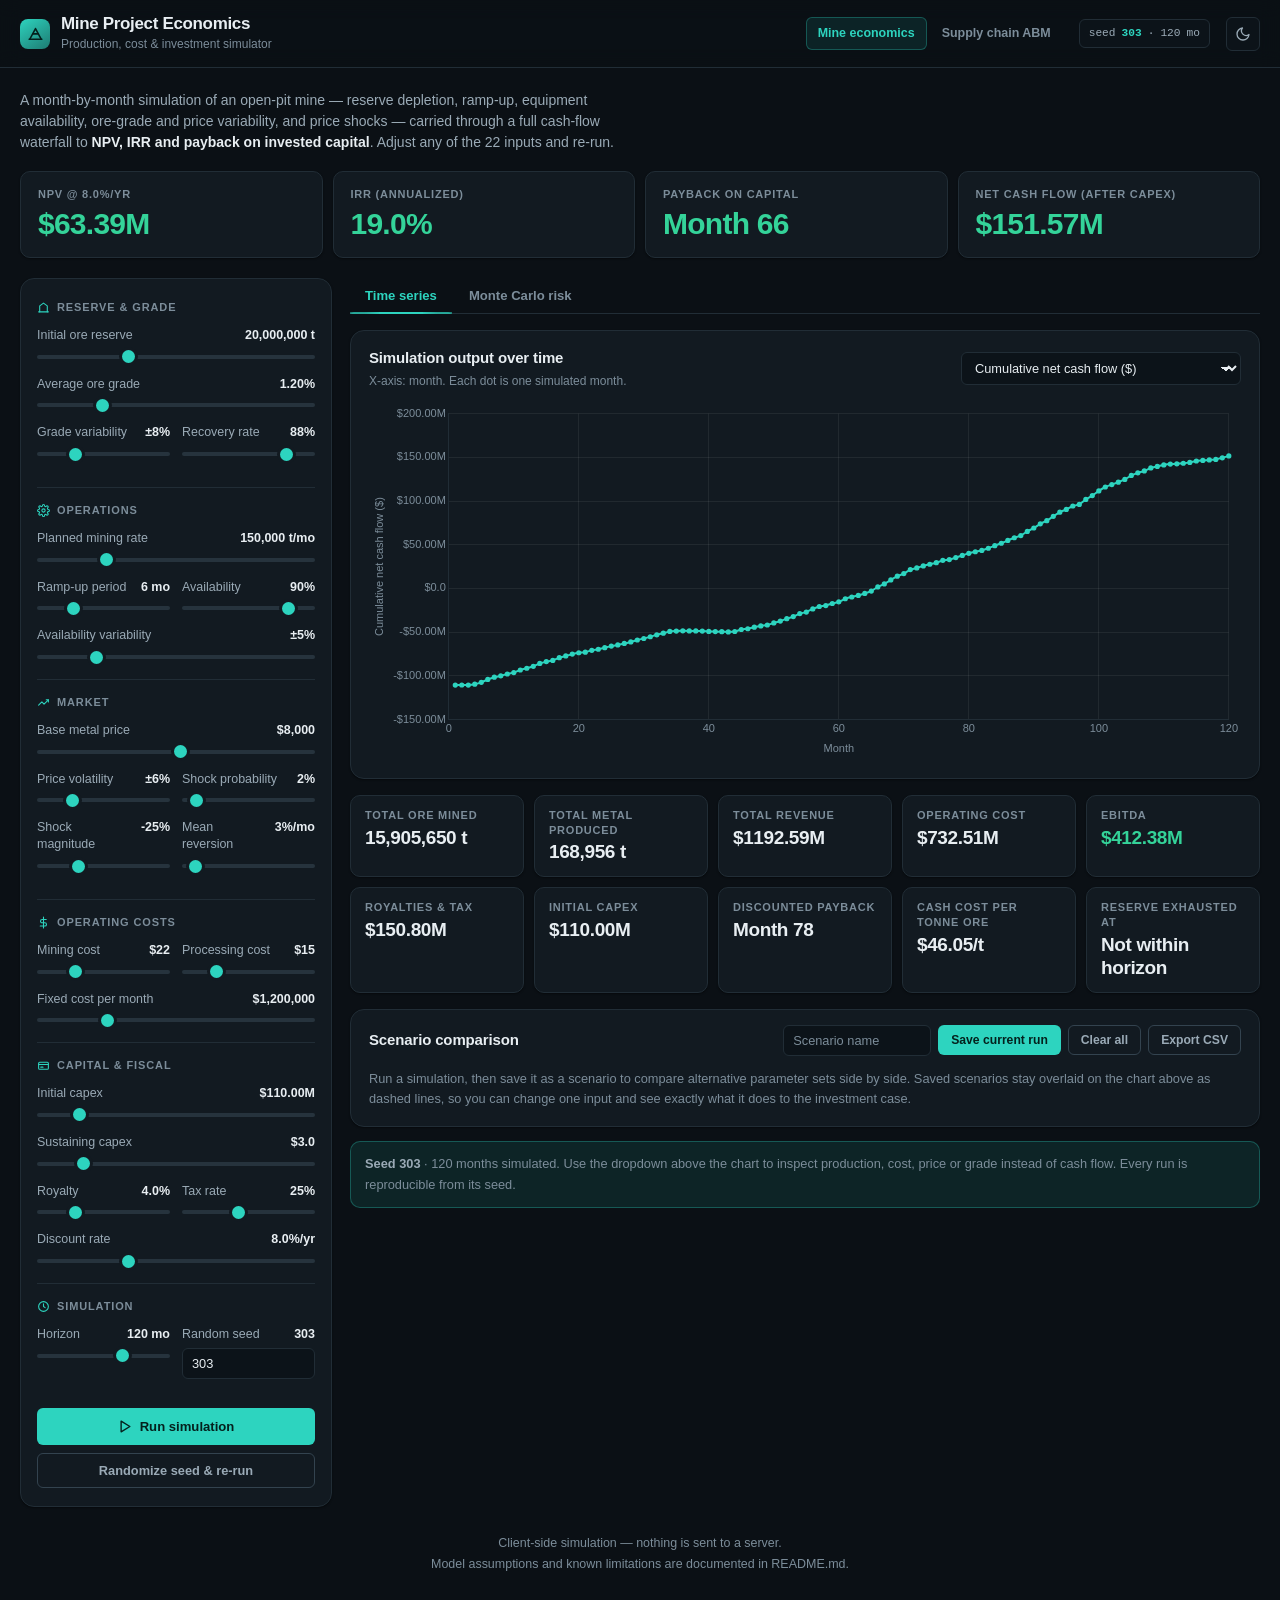
==== commit b702e2eb: "Add agent-based supply chain model showing the bullwhip effect Second simulation on the same design " ====
--- a/index.html
+++ b/index.html
@@ -83,6 +83,19 @@
   [data-theme="light"] .moon{display:none}
   :root:not([data-theme="light"]) .sun{display:none}
 
+  /* ---- Cross-page nav (shared with index.html) ---- */
+  .nav{display:flex;gap:3px;align-items:center}
+  .nav a{
+    font-size:.78rem;font-weight:600;color:var(--tx3);text-decoration:none;
+    padding:6px 11px;border-radius:var(--r-sm);border:1px solid transparent;
+    transition:color var(--dur-fast) var(--ease-fast),background var(--dur-fast) var(--ease-fast),
+               border-color var(--dur-fast) var(--ease-fast);
+  }
+  .nav a:hover{color:var(--tx);background:var(--inset)}
+  .nav a.active{color:var(--accent);background:var(--accent-wash);border-color:var(--accent-line)}
+  .nav a:focus-visible{outline:2px solid var(--accent);outline-offset:2px}
+  @media(max-width:620px){.nav a{padding:6px 8px;font-size:.72rem}}
+
   /* ---- Intro ---- */
   .intro{margin:0 0 18px;color:var(--tx2);font-size:.875rem;max-width:78ch}
   .intro strong{color:var(--tx);font-weight:600}
@@ -303,6 +316,10 @@
       </div>
     </div>
     <div class="spacer"></div>
+    <nav class="nav">
+      <a href="index.html" class="active" aria-current="page">Mine economics</a>
+      <a href="abm.html">Supply chain ABM</a>
+    </nav>
     <span class="chip" id="runChip">seed <b id="chipSeed">303</b> · <span id="chipMonths">120</span> mo</span>
     <button type="button" class="icon-btn" id="themeToggle" aria-label="Switch between dark and light theme">
       <svg class="moon" viewBox="0 0 24 24" fill="none" stroke="currentColor" stroke-width="2" stroke-linecap="round" stroke-linejoin="round"><path d="M21 12.8A9 9 0 1 1 11.2 3a7 7 0 0 0 9.8 9.8z"/></svg>
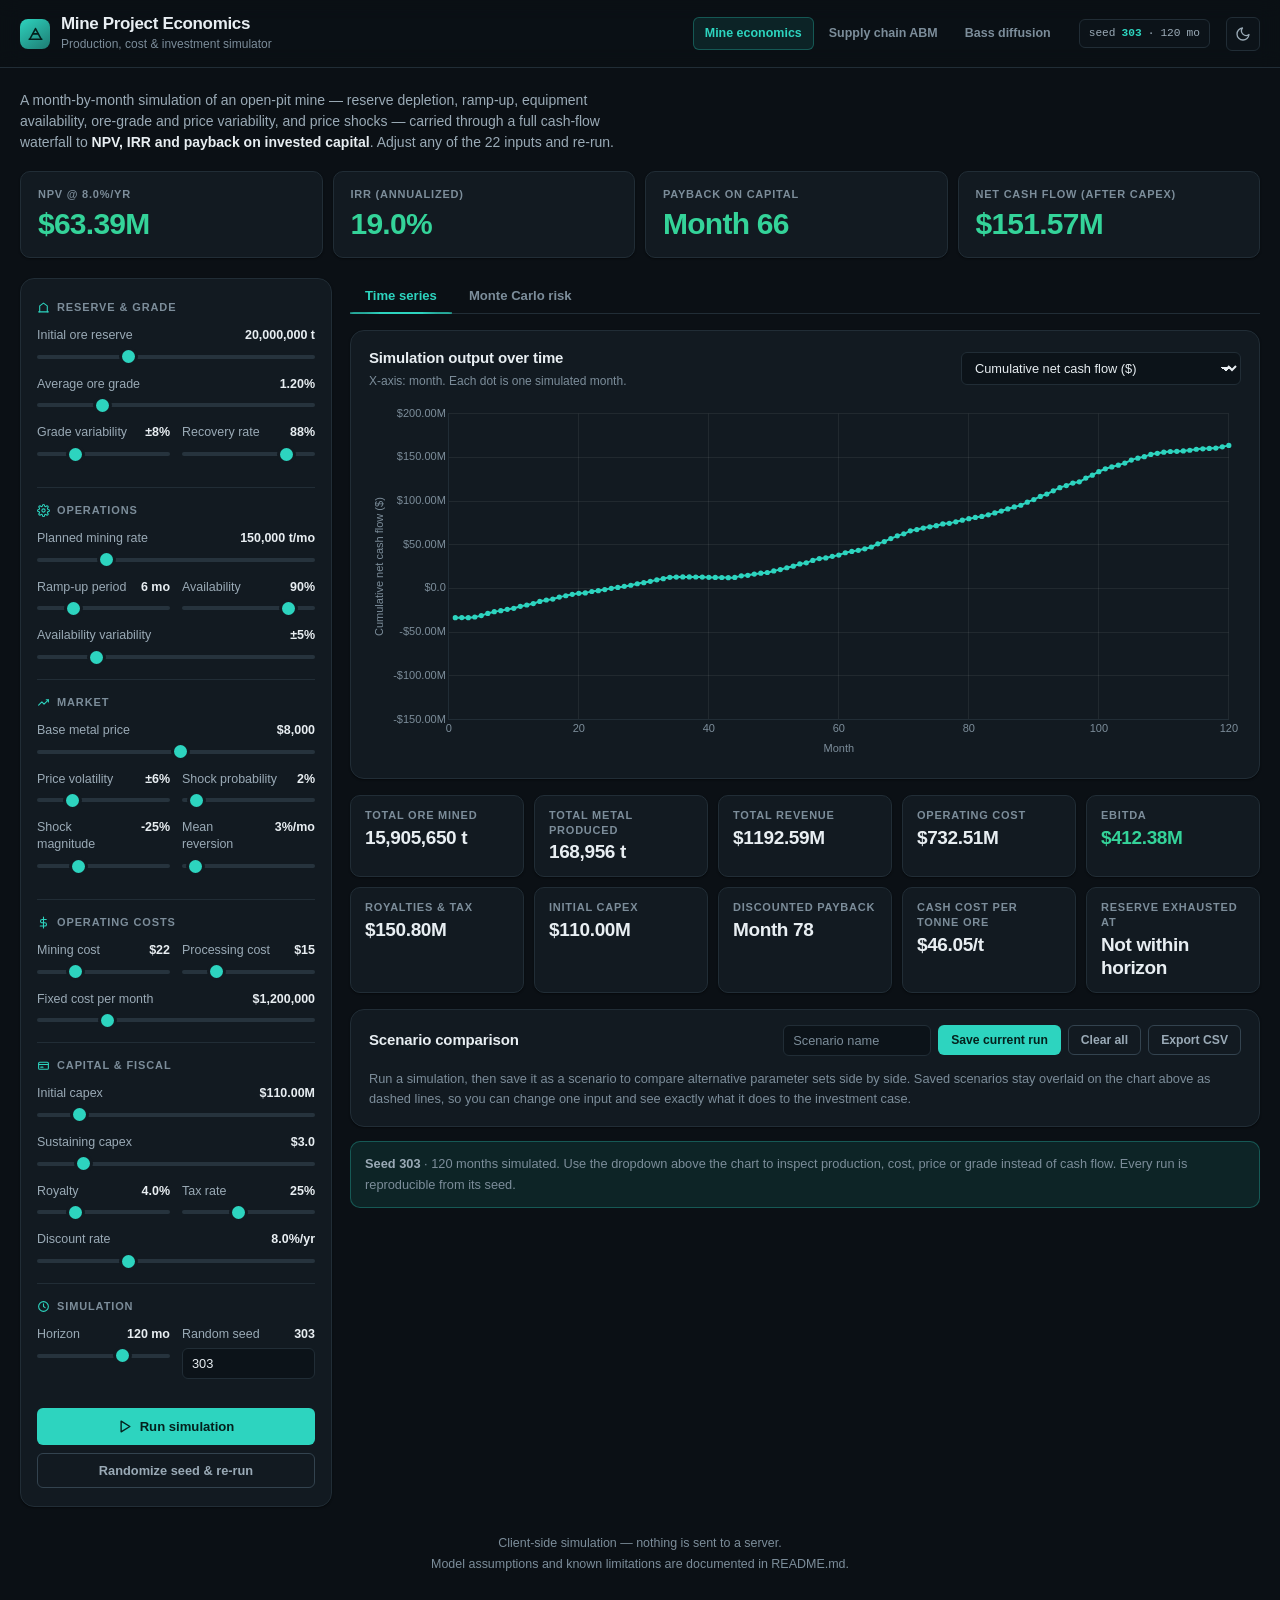
==== commit 3f45019d: "Add Bass diffusion agent model with closed-form validation Third simulation, in the style of the cla" ====
--- a/index.html
+++ b/index.html
@@ -319,6 +319,7 @@
     <nav class="nav">
       <a href="index.html" class="active" aria-current="page">Mine economics</a>
       <a href="abm.html">Supply chain ABM</a>
+      <a href="bass.html">Bass diffusion</a>
     </nav>
     <span class="chip" id="runChip">seed <b id="chipSeed">303</b> · <span id="chipMonths">120</span> mo</span>
     <button type="button" class="icon-btn" id="themeToggle" aria-label="Switch between dark and light theme">
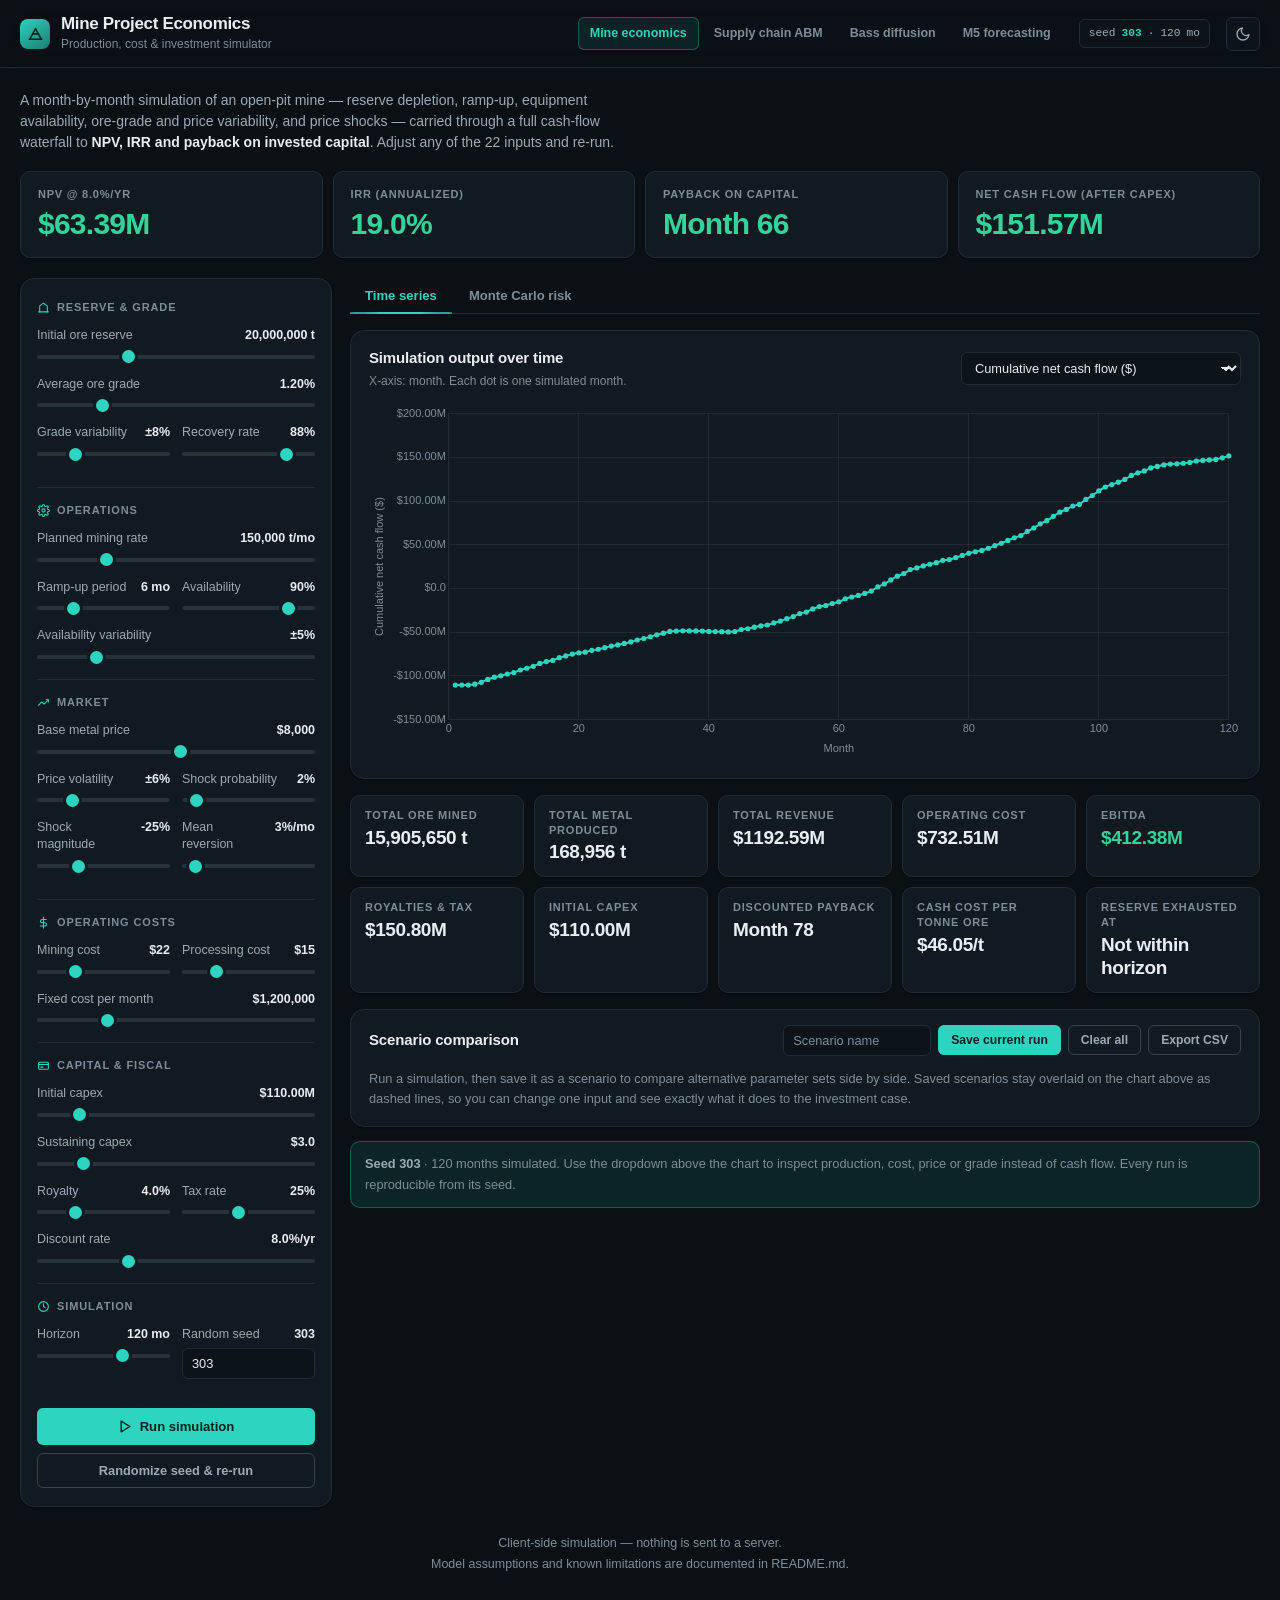
==== commit 9981cbfa: "Add M5 forecasting pipeline: validated WRMSSE evaluator, benchmarks, LightGBM Kaggle M5 Forecasting " ====
--- a/index.html
+++ b/index.html
@@ -95,6 +95,7 @@
   .nav a.active{color:var(--accent);background:var(--accent-wash);border-color:var(--accent-line)}
   .nav a:focus-visible{outline:2px solid var(--accent);outline-offset:2px}
   @media(max-width:620px){.nav a{padding:6px 8px;font-size:.72rem}}
+  @media(max-width:620px){.nav{order:3;width:100%;overflow-x:auto;scrollbar-width:none}.nav a{white-space:nowrap}}
 
   /* ---- Intro ---- */
   .intro{margin:0 0 18px;color:var(--tx2);font-size:.875rem;max-width:78ch}
@@ -320,6 +321,7 @@
       <a href="index.html" class="active" aria-current="page">Mine economics</a>
       <a href="abm.html">Supply chain ABM</a>
       <a href="bass.html">Bass diffusion</a>
+      <a href="m5.html">M5 forecasting</a>
     </nav>
     <span class="chip" id="runChip">seed <b id="chipSeed">303</b> · <span id="chipMonths">120</span> mo</span>
     <button type="button" class="icon-btn" id="themeToggle" aria-label="Switch between dark and light theme">
